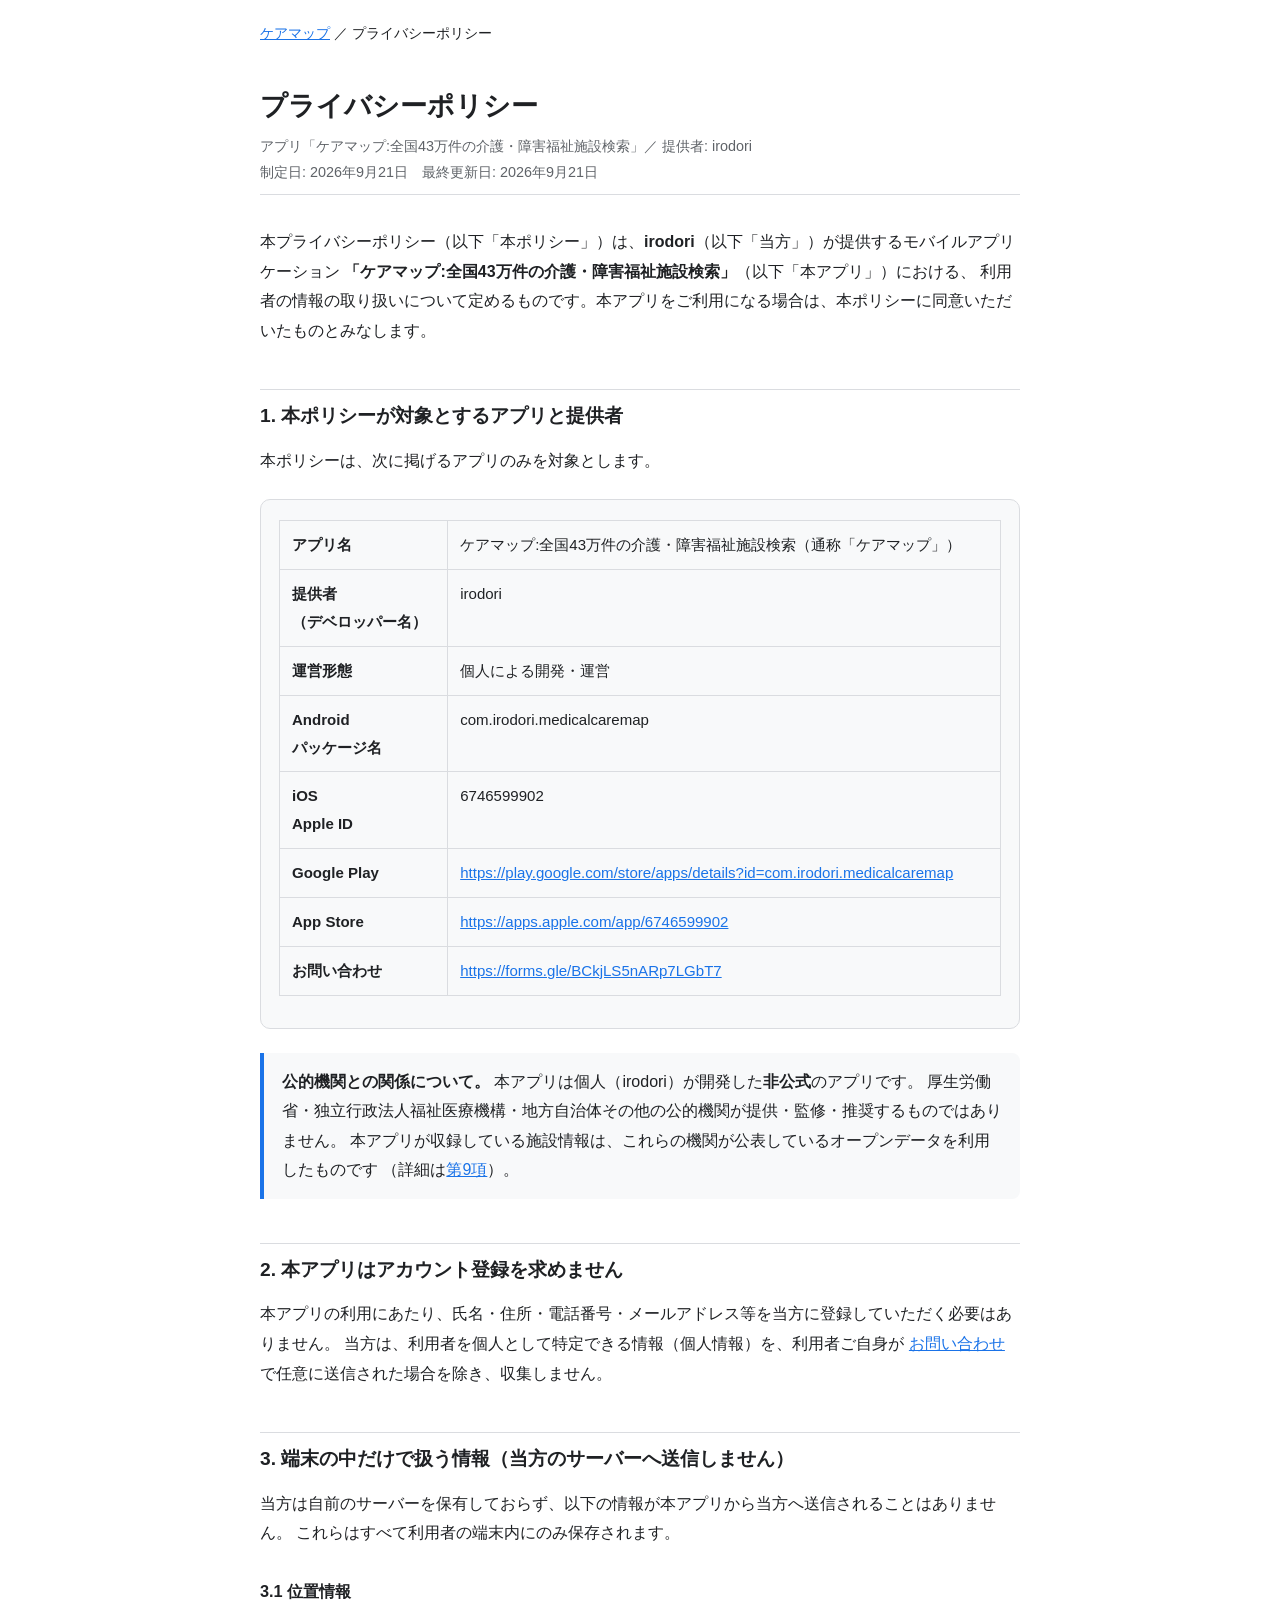
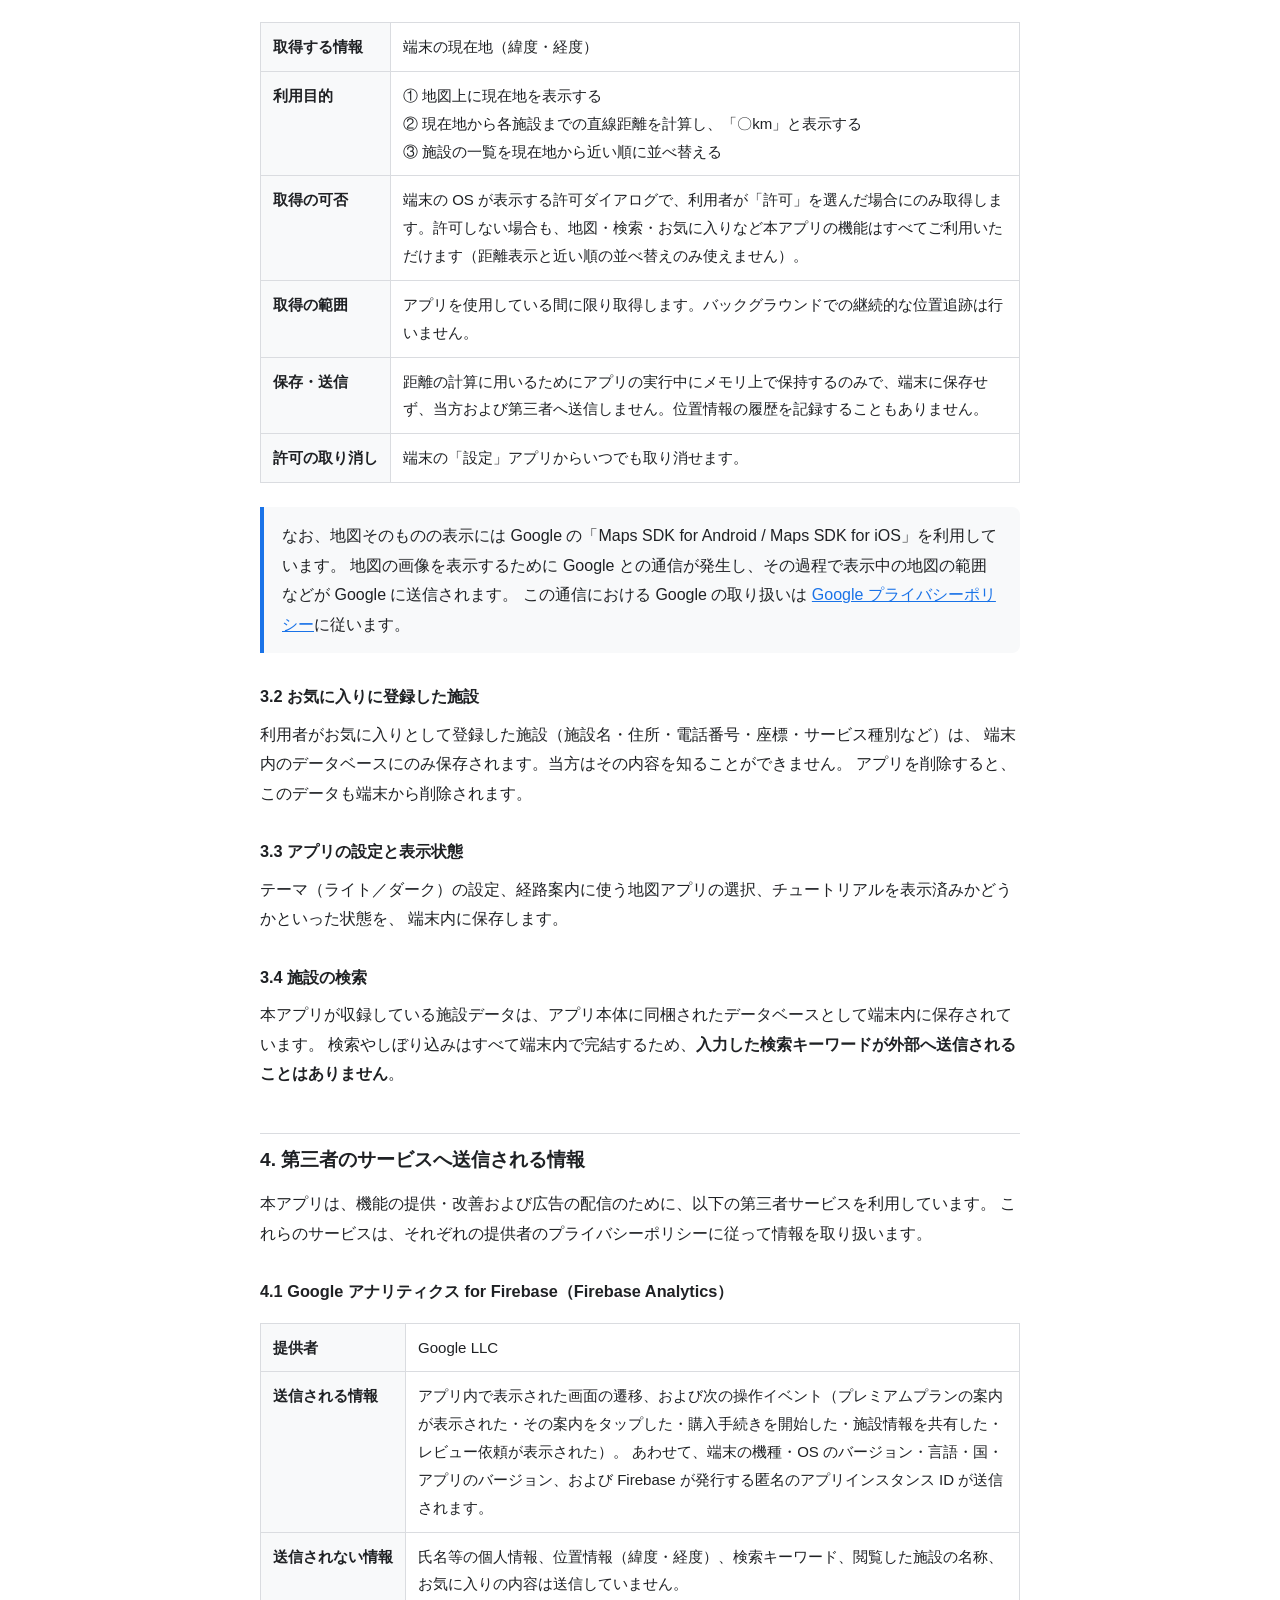
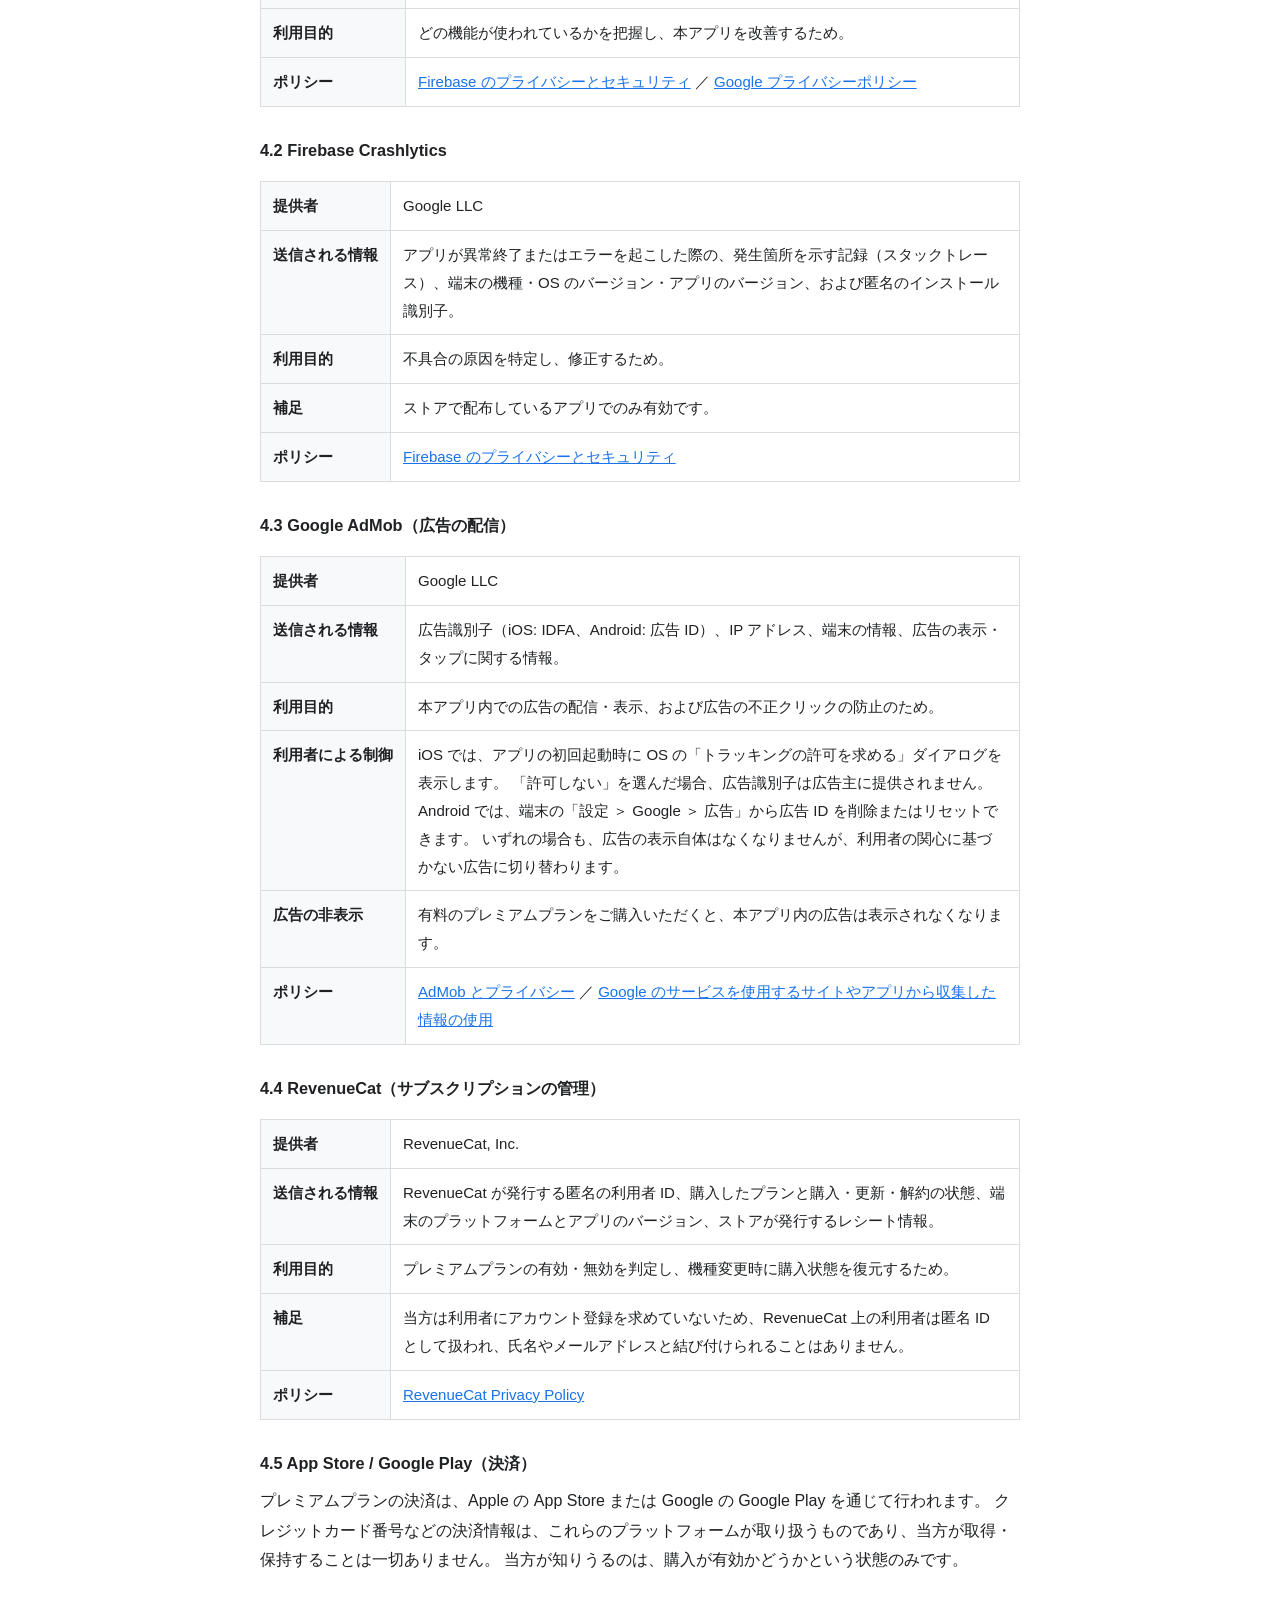
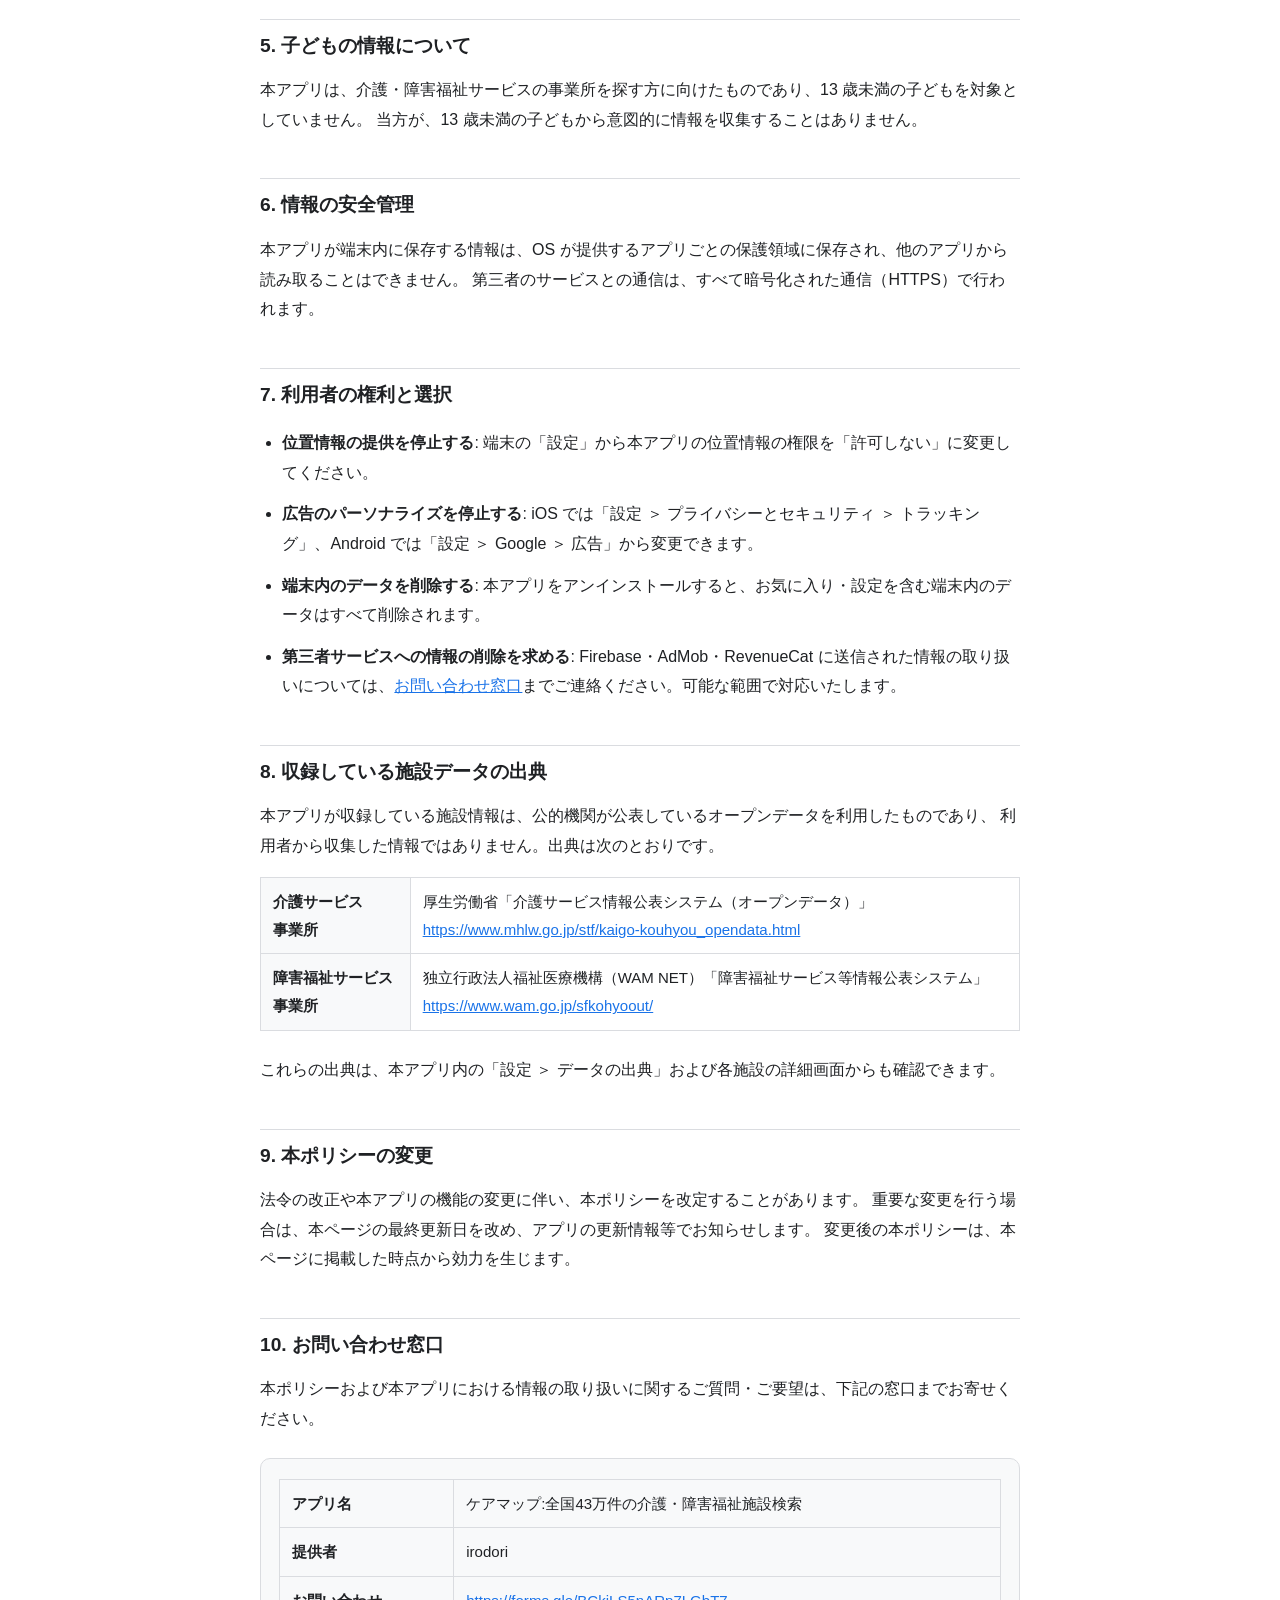
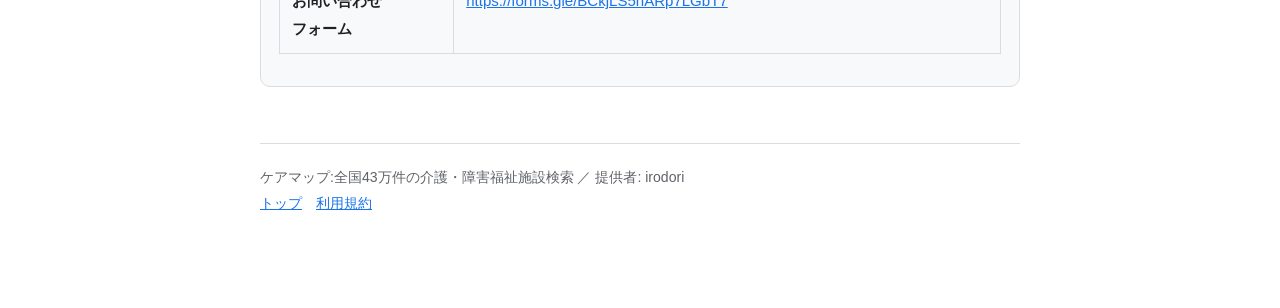
==== privacy.html @ 1b5a961c "docs: ケアマップのプライバシーポリシーと利用規約を公開" ====
<!DOCTYPE html>
<html lang="ja">
<head>
<meta charset="utf-8">
<meta name="viewport" content="width=device-width, initial-scale=1">
<title>プライバシーポリシー｜ケアマップ（提供者: irodori）</title>
<meta name="description" content="irodori が提供するアプリ「ケアマップ:全国43万件の介護・障害福祉施設検索」（com.irodori.medicalcaremap）のプライバシーポリシーです。">
<link rel="stylesheet" href="style.css">
</head>
<body>
<main>

<nav class="crumbs"><a href="./">ケアマップ</a> ／ プライバシーポリシー</nav>

<header>
  <h1>プライバシーポリシー</h1>
  <p class="meta">アプリ「ケアマップ:全国43万件の介護・障害福祉施設検索」／ 提供者: irodori</p>
  <p class="meta">制定日: 2026年9月21日　最終更新日: 2026年9月21日</p>
</header>

<p>
本プライバシーポリシー（以下「本ポリシー」）は、<strong>irodori</strong>（以下「当方」）が提供するモバイルアプリケーション
<strong>「ケアマップ:全国43万件の介護・障害福祉施設検索」</strong>（以下「本アプリ」）における、
利用者の情報の取り扱いについて定めるものです。本アプリをご利用になる場合は、本ポリシーに同意いただいたものとみなします。
</p>

<h2 id="identity">1. 本ポリシーが対象とするアプリと提供者</h2>

<p>本ポリシーは、次に掲げるアプリのみを対象とします。</p>

<div class="identity">
<table>
  <tr><th>アプリ名</th><td>ケアマップ:全国43万件の介護・障害福祉施設検索（通称「ケアマップ」）</td></tr>
  <tr><th>提供者<br>（デベロッパー名）</th><td>irodori</td></tr>
  <tr><th>運営形態</th><td>個人による開発・運営</td></tr>
  <tr><th>Android<br>パッケージ名</th><td>com.irodori.medicalcaremap</td></tr>
  <tr><th>iOS<br>Apple ID</th><td>6746599902</td></tr>
  <tr><th>Google Play</th><td><a href="https://play.google.com/store/apps/details?id=com.irodori.medicalcaremap">https://play.google.com/store/apps/details?id=com.irodori.medicalcaremap</a></td></tr>
  <tr><th>App Store</th><td><a href="https://apps.apple.com/app/6746599902">https://apps.apple.com/app/6746599902</a></td></tr>
  <tr><th>お問い合わせ</th><td><a href="https://forms.gle/BCkjLS5nARp7LGbT7">https://forms.gle/BCkjLS5nARp7LGbT7</a></td></tr>
</table>
</div>

<div class="note">
<p>
<strong>公的機関との関係について。</strong>
本アプリは個人（irodori）が開発した<strong>非公式</strong>のアプリです。
厚生労働省・独立行政法人福祉医療機構・地方自治体その他の公的機関が提供・監修・推奨するものではありません。
本アプリが収録している施設情報は、これらの機関が公表しているオープンデータを利用したものです
（詳細は<a href="#opendata">第9項</a>）。
</p>
</div>

<h2 id="no-account">2. 本アプリはアカウント登録を求めません</h2>

<p>
本アプリの利用にあたり、氏名・住所・電話番号・メールアドレス等を当方に登録していただく必要はありません。
当方は、利用者を個人として特定できる情報（個人情報）を、利用者ご自身が
<a href="#contact">お問い合わせ</a>で任意に送信された場合を除き、収集しません。
</p>

<h2 id="on-device">3. 端末の中だけで扱う情報（当方のサーバーへ送信しません）</h2>

<p>
当方は自前のサーバーを保有しておらず、以下の情報が本アプリから当方へ送信されることはありません。
これらはすべて利用者の端末内にのみ保存されます。
</p>

<h3>3.1 位置情報</h3>

<table>
  <tr><th>取得する情報</th><td>端末の現在地（緯度・経度）</td></tr>
  <tr><th>利用目的</th><td>
    ① 地図上に現在地を表示する<br>
    ② 現在地から各施設までの直線距離を計算し、「〇km」と表示する<br>
    ③ 施設の一覧を現在地から近い順に並べ替える
  </td></tr>
  <tr><th>取得の可否</th><td>端末の OS が表示する許可ダイアログで、利用者が「許可」を選んだ場合にのみ取得します。許可しない場合も、地図・検索・お気に入りなど本アプリの機能はすべてご利用いただけます（距離表示と近い順の並べ替えのみ使えません）。</td></tr>
  <tr><th>取得の範囲</th><td>アプリを使用している間に限り取得します。バックグラウンドでの継続的な位置追跡は行いません。</td></tr>
  <tr><th>保存・送信</th><td>距離の計算に用いるためにアプリの実行中にメモリ上で保持するのみで、端末に保存せず、当方および第三者へ送信しません。位置情報の履歴を記録することもありません。</td></tr>
  <tr><th>許可の取り消し</th><td>端末の「設定」アプリからいつでも取り消せます。</td></tr>
</table>

<div class="note">
<p>
なお、地図そのものの表示には Google の「Maps SDK for Android / Maps SDK for iOS」を利用しています。
地図の画像を表示するために Google との通信が発生し、その過程で表示中の地図の範囲などが Google に送信されます。
この通信における Google の取り扱いは
<a href="https://policies.google.com/privacy?hl=ja">Google プライバシーポリシー</a>に従います。
</p>
</div>

<h3>3.2 お気に入りに登録した施設</h3>

<p>
利用者がお気に入りとして登録した施設（施設名・住所・電話番号・座標・サービス種別など）は、
端末内のデータベースにのみ保存されます。当方はその内容を知ることができません。
アプリを削除すると、このデータも端末から削除されます。
</p>

<h3>3.3 アプリの設定と表示状態</h3>

<p>
テーマ（ライト／ダーク）の設定、経路案内に使う地図アプリの選択、チュートリアルを表示済みかどうかといった状態を、
端末内に保存します。
</p>

<h3>3.4 施設の検索</h3>

<p>
本アプリが収録している施設データは、アプリ本体に同梱されたデータベースとして端末内に保存されています。
検索やしぼり込みはすべて端末内で完結するため、<strong>入力した検索キーワードが外部へ送信されることはありません</strong>。
</p>

<h2 id="third-party">4. 第三者のサービスへ送信される情報</h2>

<p>
本アプリは、機能の提供・改善および広告の配信のために、以下の第三者サービスを利用しています。
これらのサービスは、それぞれの提供者のプライバシーポリシーに従って情報を取り扱います。
</p>

<h3>4.1 Google アナリティクス for Firebase（Firebase Analytics）</h3>

<table>
  <tr><th>提供者</th><td>Google LLC</td></tr>
  <tr><th>送信される情報</th><td>
    アプリ内で表示された画面の遷移、および次の操作イベント（プレミアムプランの案内が表示された・その案内をタップした・購入手続きを開始した・施設情報を共有した・レビュー依頼が表示された）。
    あわせて、端末の機種・OS のバージョン・言語・国・アプリのバージョン、および Firebase が発行する匿名のアプリインスタンス ID が送信されます。
  </td></tr>
  <tr><th>送信されない情報</th><td>氏名等の個人情報、位置情報（緯度・経度）、検索キーワード、閲覧した施設の名称、お気に入りの内容は送信していません。</td></tr>
  <tr><th>利用目的</th><td>どの機能が使われているかを把握し、本アプリを改善するため。</td></tr>
  <tr><th>ポリシー</th><td><a href="https://firebase.google.com/support/privacy?hl=ja">Firebase のプライバシーとセキュリティ</a> ／ <a href="https://policies.google.com/privacy?hl=ja">Google プライバシーポリシー</a></td></tr>
</table>

<h3>4.2 Firebase Crashlytics</h3>

<table>
  <tr><th>提供者</th><td>Google LLC</td></tr>
  <tr><th>送信される情報</th><td>アプリが異常終了またはエラーを起こした際の、発生箇所を示す記録（スタックトレース）、端末の機種・OS のバージョン・アプリのバージョン、および匿名のインストール識別子。</td></tr>
  <tr><th>利用目的</th><td>不具合の原因を特定し、修正するため。</td></tr>
  <tr><th>補足</th><td>ストアで配布しているアプリでのみ有効です。</td></tr>
  <tr><th>ポリシー</th><td><a href="https://firebase.google.com/support/privacy?hl=ja">Firebase のプライバシーとセキュリティ</a></td></tr>
</table>

<h3>4.3 Google AdMob（広告の配信）</h3>

<table>
  <tr><th>提供者</th><td>Google LLC</td></tr>
  <tr><th>送信される情報</th><td>広告識別子（iOS: IDFA、Android: 広告 ID）、IP アドレス、端末の情報、広告の表示・タップに関する情報。</td></tr>
  <tr><th>利用目的</th><td>本アプリ内での広告の配信・表示、および広告の不正クリックの防止のため。</td></tr>
  <tr><th>利用者による制御</th><td>
    iOS では、アプリの初回起動時に OS の「トラッキングの許可を求める」ダイアログを表示します。
    「許可しない」を選んだ場合、広告識別子は広告主に提供されません。
    Android では、端末の「設定 ＞ Google ＞ 広告」から広告 ID を削除またはリセットできます。
    いずれの場合も、広告の表示自体はなくなりませんが、利用者の関心に基づかない広告に切り替わります。
  </td></tr>
  <tr><th>広告の非表示</th><td>有料のプレミアムプランをご購入いただくと、本アプリ内の広告は表示されなくなります。</td></tr>
  <tr><th>ポリシー</th><td><a href="https://support.google.com/admob/answer/6128543?hl=ja">AdMob とプライバシー</a> ／ <a href="https://policies.google.com/technologies/partner-sites?hl=ja">Google のサービスを使用するサイトやアプリから収集した情報の使用</a></td></tr>
</table>

<h3>4.4 RevenueCat（サブスクリプションの管理）</h3>

<table>
  <tr><th>提供者</th><td>RevenueCat, Inc.</td></tr>
  <tr><th>送信される情報</th><td>RevenueCat が発行する匿名の利用者 ID、購入したプランと購入・更新・解約の状態、端末のプラットフォームとアプリのバージョン、ストアが発行するレシート情報。</td></tr>
  <tr><th>利用目的</th><td>プレミアムプランの有効・無効を判定し、機種変更時に購入状態を復元するため。</td></tr>
  <tr><th>補足</th><td>当方は利用者にアカウント登録を求めていないため、RevenueCat 上の利用者は匿名 ID として扱われ、氏名やメールアドレスと結び付けられることはありません。</td></tr>
  <tr><th>ポリシー</th><td><a href="https://www.revenuecat.com/privacy/">RevenueCat Privacy Policy</a></td></tr>
</table>

<h3>4.5 App Store / Google Play（決済）</h3>

<p>
プレミアムプランの決済は、Apple の App Store または Google の Google Play を通じて行われます。
クレジットカード番号などの決済情報は、これらのプラットフォームが取り扱うものであり、当方が取得・保持することは一切ありません。
当方が知りうるのは、購入が有効かどうかという状態のみです。
</p>

<h2 id="children">5. 子どもの情報について</h2>

<p>
本アプリは、介護・障害福祉サービスの事業所を探す方に向けたものであり、13 歳未満の子どもを対象としていません。
当方が、13 歳未満の子どもから意図的に情報を収集することはありません。
</p>

<h2 id="security">6. 情報の安全管理</h2>

<p>
本アプリが端末内に保存する情報は、OS が提供するアプリごとの保護領域に保存され、他のアプリから読み取ることはできません。
第三者のサービスとの通信は、すべて暗号化された通信（HTTPS）で行われます。
</p>

<h2 id="rights">7. 利用者の権利と選択</h2>

<ul>
  <li><strong>位置情報の提供を停止する</strong>: 端末の「設定」から本アプリの位置情報の権限を「許可しない」に変更してください。</li>
  <li><strong>広告のパーソナライズを停止する</strong>: iOS では「設定 ＞ プライバシーとセキュリティ ＞ トラッキング」、Android では「設定 ＞ Google ＞ 広告」から変更できます。</li>
  <li><strong>端末内のデータを削除する</strong>: 本アプリをアンインストールすると、お気に入り・設定を含む端末内のデータはすべて削除されます。</li>
  <li><strong>第三者サービスへの情報の削除を求める</strong>: Firebase・AdMob・RevenueCat に送信された情報の取り扱いについては、<a href="#contact">お問い合わせ窓口</a>までご連絡ください。可能な範囲で対応いたします。</li>
</ul>

<h2 id="opendata">8. 収録している施設データの出典</h2>

<p>
本アプリが収録している施設情報は、公的機関が公表しているオープンデータを利用したものであり、
利用者から収集した情報ではありません。出典は次のとおりです。
</p>

<table>
  <tr><th>介護サービス<br>事業所</th><td>厚生労働省「介護サービス情報公表システム（オープンデータ）」<br><a href="https://www.mhlw.go.jp/stf/kaigo-kouhyou_opendata.html">https://www.mhlw.go.jp/stf/kaigo-kouhyou_opendata.html</a></td></tr>
  <tr><th>障害福祉サービス<br>事業所</th><td>独立行政法人福祉医療機構（WAM NET）「障害福祉サービス等情報公表システム」<br><a href="https://www.wam.go.jp/sfkohyoout/">https://www.wam.go.jp/sfkohyoout/</a></td></tr>
</table>

<p>
これらの出典は、本アプリ内の「設定 ＞ データの出典」および各施設の詳細画面からも確認できます。
</p>

<h2 id="changes">9. 本ポリシーの変更</h2>

<p>
法令の改正や本アプリの機能の変更に伴い、本ポリシーを改定することがあります。
重要な変更を行う場合は、本ページの最終更新日を改め、アプリの更新情報等でお知らせします。
変更後の本ポリシーは、本ページに掲載した時点から効力を生じます。
</p>

<h2 id="contact">10. お問い合わせ窓口</h2>

<p>
本ポリシーおよび本アプリにおける情報の取り扱いに関するご質問・ご要望は、下記の窓口までお寄せください。
</p>

<div class="identity">
<table>
  <tr><th>アプリ名</th><td>ケアマップ:全国43万件の介護・障害福祉施設検索</td></tr>
  <tr><th>提供者</th><td>irodori</td></tr>
  <tr><th>お問い合わせ<br>フォーム</th><td><a href="https://forms.gle/BCkjLS5nARp7LGbT7">https://forms.gle/BCkjLS5nARp7LGbT7</a></td></tr>
</table>
</div>

<footer>
  <p>
    ケアマップ:全国43万件の介護・障害福祉施設検索 ／ 提供者: irodori<br>
    <a href="./">トップ</a>　<a href="terms.html">利用規約</a>
  </p>
</footer>

</main>
</body>
</html>
---- style.css ----
/* ケアマップ 法務ページ共通スタイル */
:root {
  --bg: #ffffff;
  --fg: #1f2124;
  --muted: #5f6368;
  --accent: #1a73e8;
  --border: #dadce0;
  --card: #f8f9fa;
}

@media (prefers-color-scheme: dark) {
  :root {
    --bg: #17181a;
    --fg: #e8eaed;
    --muted: #9aa0a6;
    --accent: #8ab4f8;
    --border: #3c4043;
    --card: #212225;
  }
}

* { box-sizing: border-box; }

body {
  margin: 0;
  padding: 0 20px 80px;
  background: var(--bg);
  color: var(--fg);
  font-family: -apple-system, BlinkMacSystemFont, "Hiragino Sans",
    "Noto Sans JP", "Yu Gothic", sans-serif;
  line-height: 1.85;
  font-size: 16px;
  -webkit-text-size-adjust: 100%;
}

main {
  max-width: 760px;
  margin: 0 auto;
}

header {
  padding: 40px 0 8px;
  border-bottom: 1px solid var(--border);
  margin-bottom: 32px;
}

h1 {
  font-size: 1.7rem;
  line-height: 1.4;
  margin: 0 0 8px;
}

h2 {
  font-size: 1.2rem;
  margin: 44px 0 12px;
  padding-top: 8px;
  border-top: 1px solid var(--border);
}

h3 {
  font-size: 1.02rem;
  margin: 28px 0 8px;
}

p, li { margin: 0 0 12px; }

ul, ol { padding-left: 1.4em; }

a {
  color: var(--accent);
  overflow-wrap: anywhere;
}

.meta {
  color: var(--muted);
  font-size: 0.9rem;
  margin: 0;
}

.identity {
  background: var(--card);
  border: 1px solid var(--border);
  border-radius: 10px;
  padding: 4px 18px 8px;
  margin: 24px 0;
}

table {
  width: 100%;
  border-collapse: collapse;
  margin: 16px 0 24px;
  font-size: 0.94rem;
}

th, td {
  border: 1px solid var(--border);
  padding: 10px 12px;
  text-align: left;
  vertical-align: top;
}

th {
  background: var(--card);
  white-space: nowrap;
  font-weight: 600;
}

.note {
  background: var(--card);
  border-left: 4px solid var(--accent);
  border-radius: 0 8px 8px 0;
  padding: 14px 18px;
  margin: 20px 0;
}

.note p:last-child { margin-bottom: 0; }

footer {
  margin-top: 56px;
  padding-top: 20px;
  border-top: 1px solid var(--border);
  color: var(--muted);
  font-size: 0.88rem;
}

nav.crumbs {
  padding: 20px 0 0;
  font-size: 0.9rem;
}
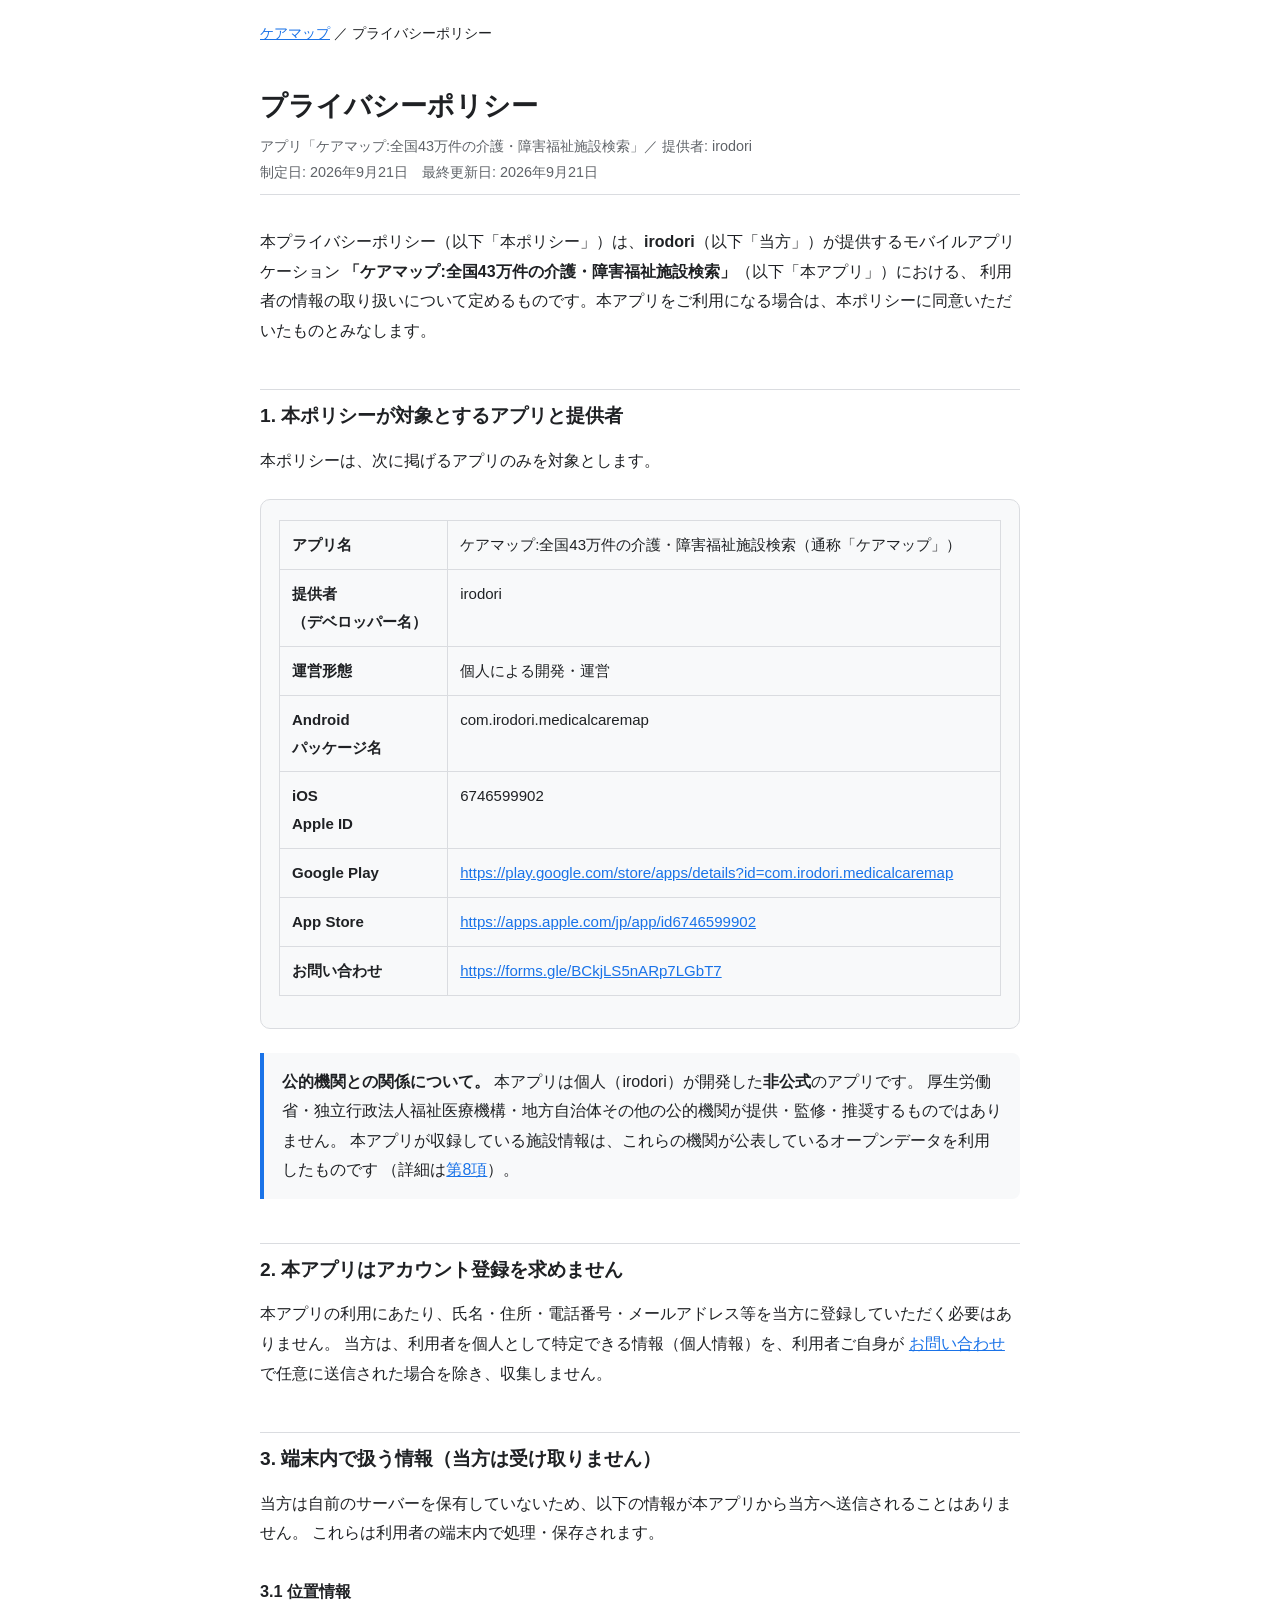
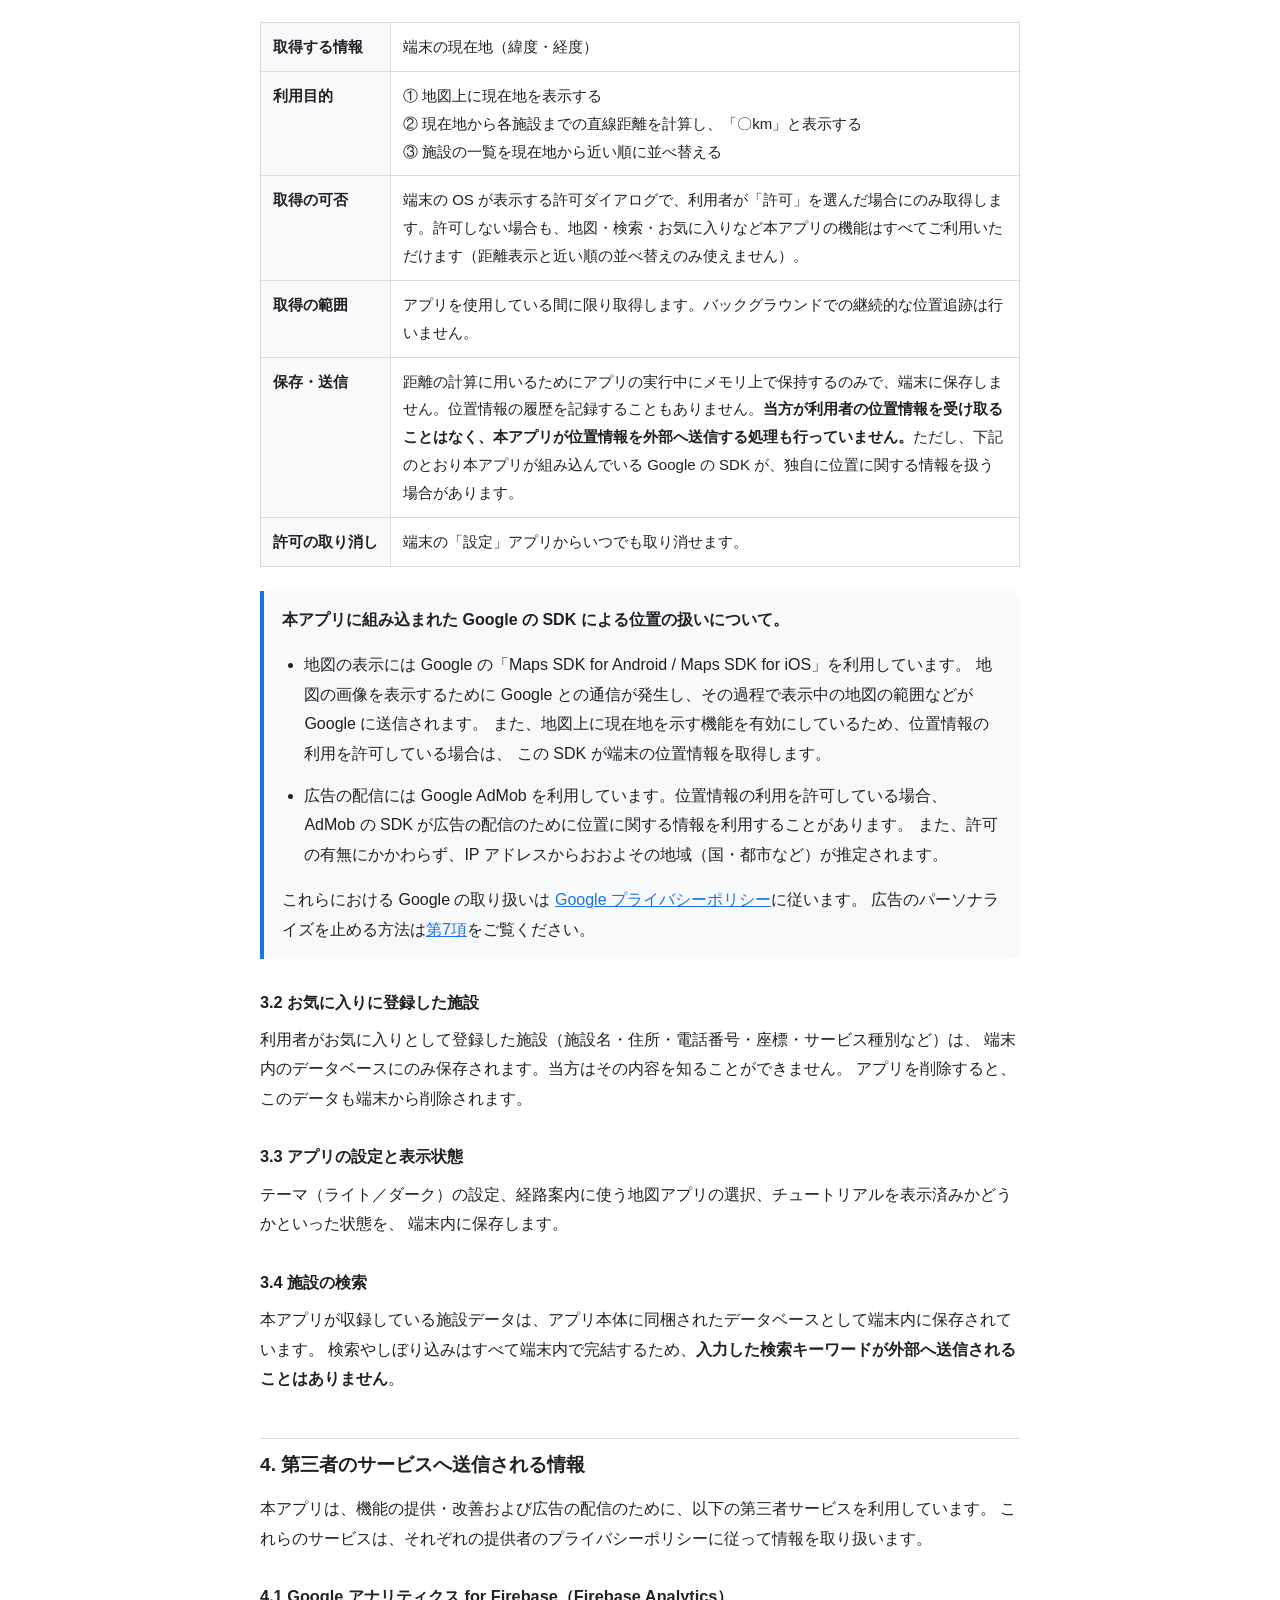
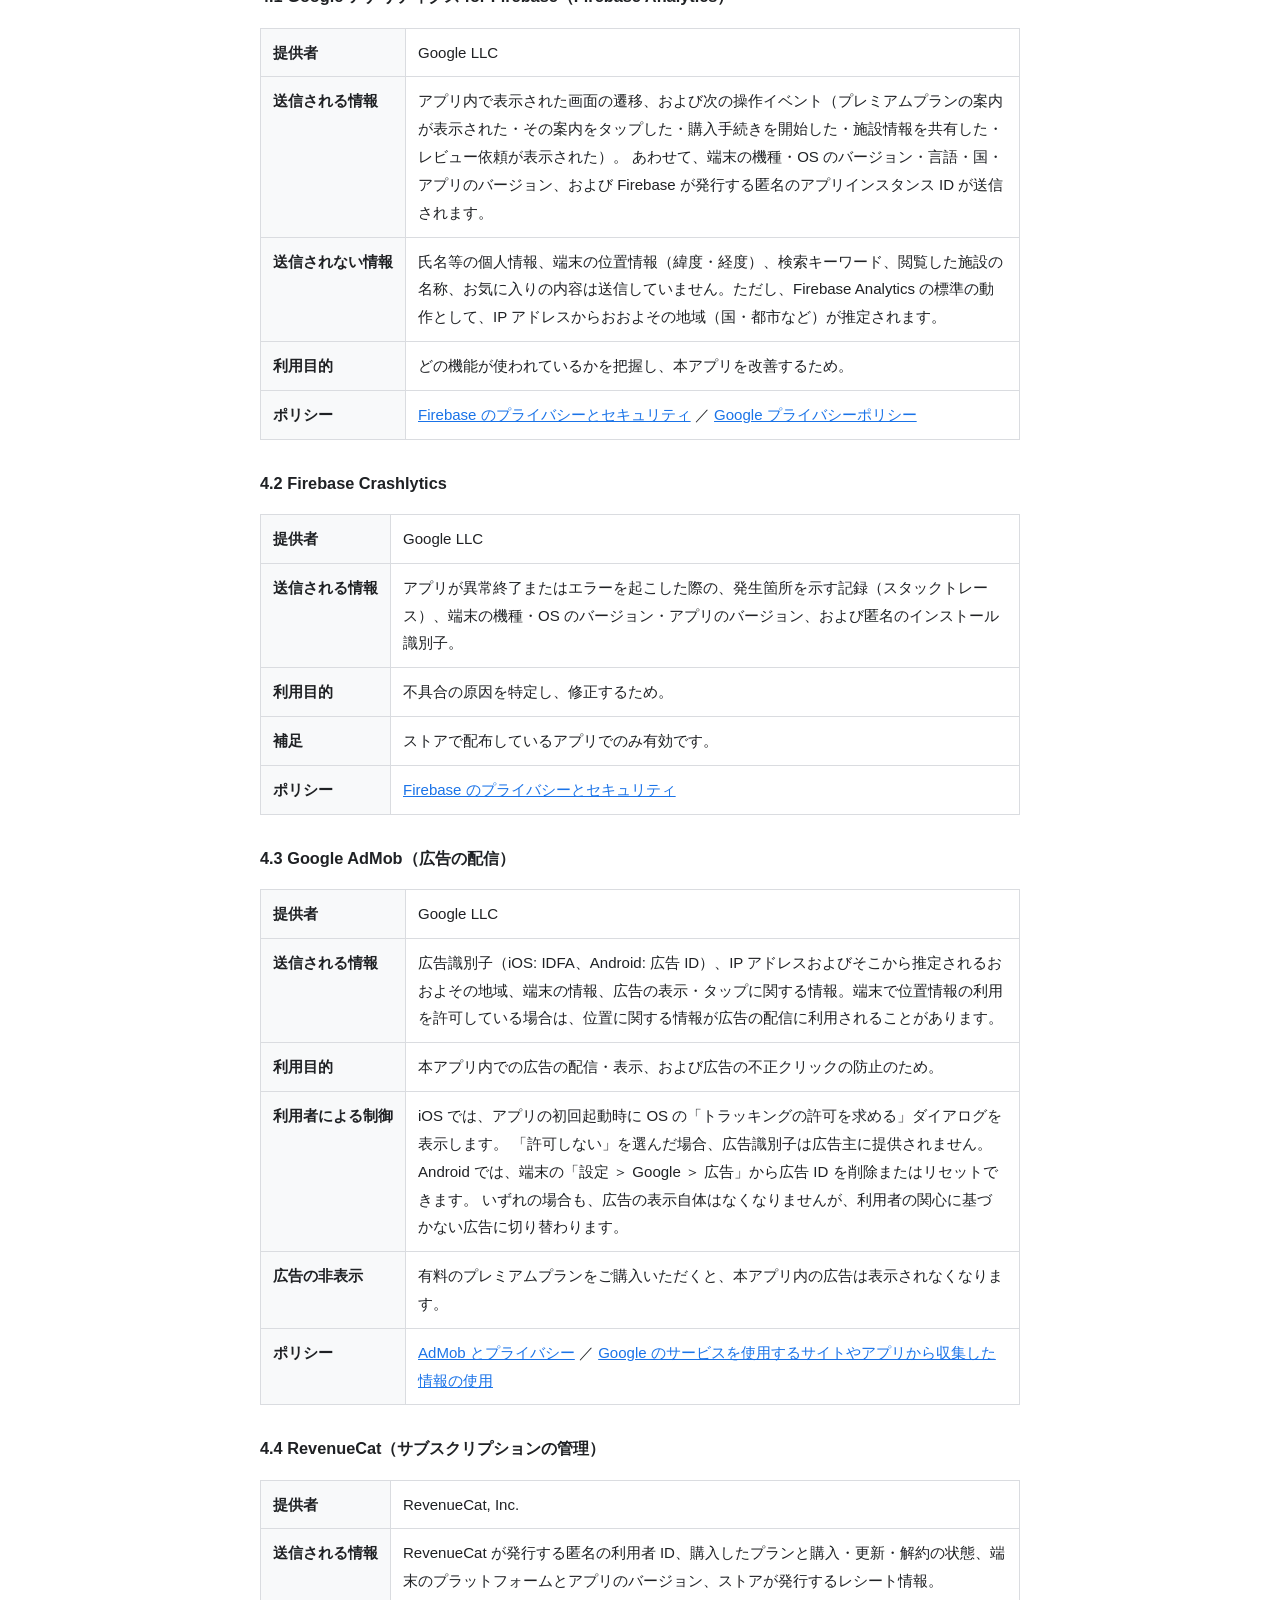
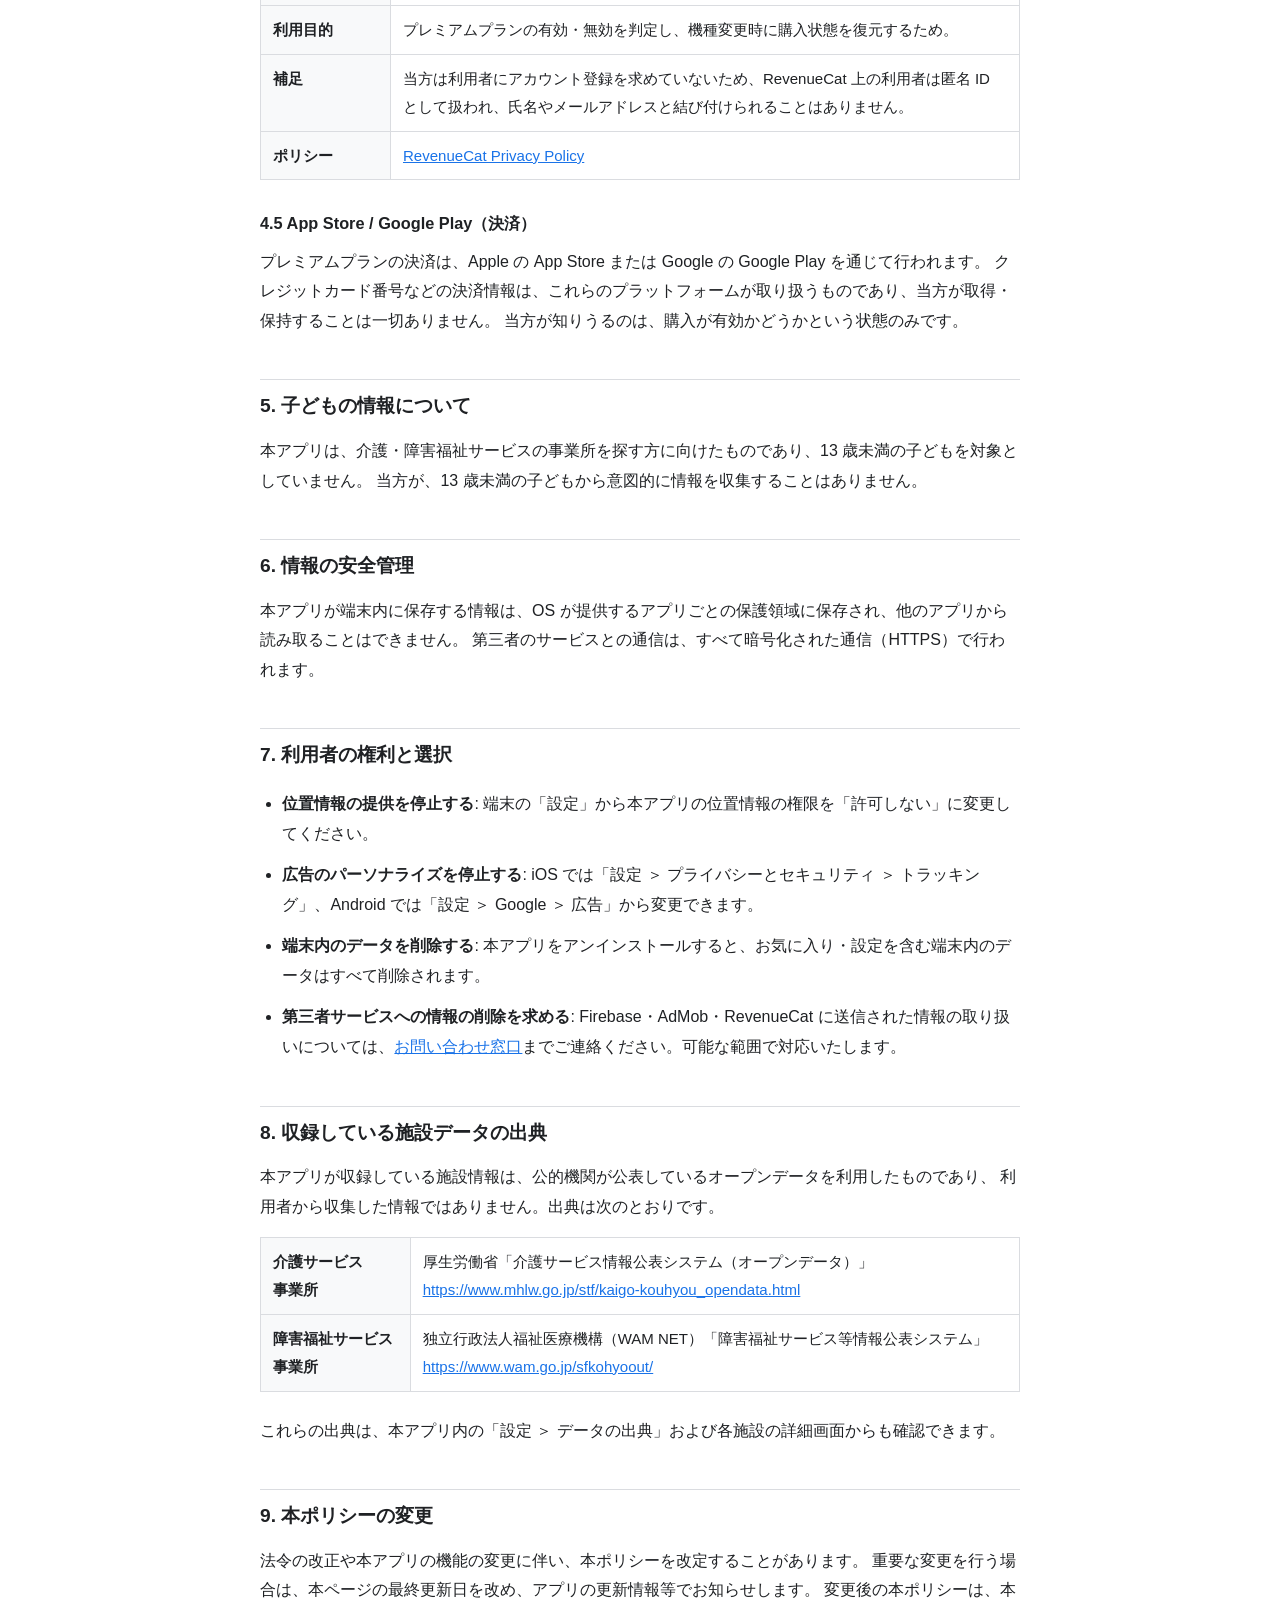
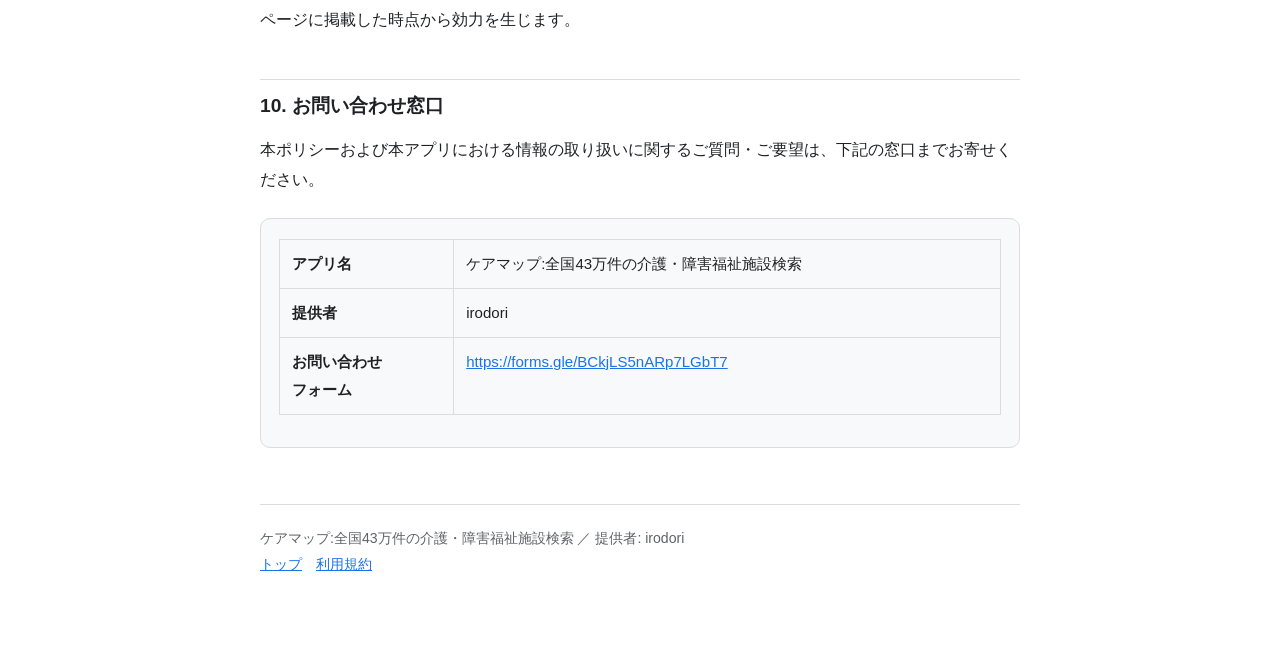
==== commit 8e822f15: "docs: 法務ページを更新（2026-09-21）" ====
--- a/privacy.html
+++ b/privacy.html
@@ -36,7 +36,7 @@
   <tr><th>Android<br>パッケージ名</th><td>com.irodori.medicalcaremap</td></tr>
   <tr><th>iOS<br>Apple ID</th><td>6746599902</td></tr>
   <tr><th>Google Play</th><td><a href="https://play.google.com/store/apps/details?id=com.irodori.medicalcaremap">https://play.google.com/store/apps/details?id=com.irodori.medicalcaremap</a></td></tr>
-  <tr><th>App Store</th><td><a href="https://apps.apple.com/app/6746599902">https://apps.apple.com/app/6746599902</a></td></tr>
+  <tr><th>App Store</th><td><a href="https://apps.apple.com/jp/app/id6746599902">https://apps.apple.com/jp/app/id6746599902</a></td></tr>
   <tr><th>お問い合わせ</th><td><a href="https://forms.gle/BCkjLS5nARp7LGbT7">https://forms.gle/BCkjLS5nARp7LGbT7</a></td></tr>
 </table>
 </div>
@@ -47,7 +47,7 @@
 本アプリは個人（irodori）が開発した<strong>非公式</strong>のアプリです。
 厚生労働省・独立行政法人福祉医療機構・地方自治体その他の公的機関が提供・監修・推奨するものではありません。
 本アプリが収録している施設情報は、これらの機関が公表しているオープンデータを利用したものです
-（詳細は<a href="#opendata">第9項</a>）。
+（詳細は<a href="#opendata">第8項</a>）。
 </p>
 </div>
 
@@ -59,11 +59,11 @@
 <a href="#contact">お問い合わせ</a>で任意に送信された場合を除き、収集しません。
 </p>
 
-<h2 id="on-device">3. 端末の中だけで扱う情報（当方のサーバーへ送信しません）</h2>
-
-<p>
-当方は自前のサーバーを保有しておらず、以下の情報が本アプリから当方へ送信されることはありません。
-これらはすべて利用者の端末内にのみ保存されます。
+<h2 id="on-device">3. 端末内で扱う情報（当方は受け取りません）</h2>
+
+<p>
+当方は自前のサーバーを保有していないため、以下の情報が本アプリから当方へ送信されることはありません。
+これらは利用者の端末内で処理・保存されます。
 </p>
 
 <h3>3.1 位置情報</h3>
@@ -77,16 +77,27 @@
   </td></tr>
   <tr><th>取得の可否</th><td>端末の OS が表示する許可ダイアログで、利用者が「許可」を選んだ場合にのみ取得します。許可しない場合も、地図・検索・お気に入りなど本アプリの機能はすべてご利用いただけます（距離表示と近い順の並べ替えのみ使えません）。</td></tr>
   <tr><th>取得の範囲</th><td>アプリを使用している間に限り取得します。バックグラウンドでの継続的な位置追跡は行いません。</td></tr>
-  <tr><th>保存・送信</th><td>距離の計算に用いるためにアプリの実行中にメモリ上で保持するのみで、端末に保存せず、当方および第三者へ送信しません。位置情報の履歴を記録することもありません。</td></tr>
+  <tr><th>保存・送信</th><td>距離の計算に用いるためにアプリの実行中にメモリ上で保持するのみで、端末に保存しません。位置情報の履歴を記録することもありません。<strong>当方が利用者の位置情報を受け取ることはなく、本アプリが位置情報を外部へ送信する処理も行っていません。</strong>ただし、下記のとおり本アプリが組み込んでいる Google の SDK が、独自に位置に関する情報を扱う場合があります。</td></tr>
   <tr><th>許可の取り消し</th><td>端末の「設定」アプリからいつでも取り消せます。</td></tr>
 </table>
 
 <div class="note">
 <p>
-なお、地図そのものの表示には Google の「Maps SDK for Android / Maps SDK for iOS」を利用しています。
-地図の画像を表示するために Google との通信が発生し、その過程で表示中の地図の範囲などが Google に送信されます。
-この通信における Google の取り扱いは
+<strong>本アプリに組み込まれた Google の SDK による位置の扱いについて。</strong>
+</p>
+<ul>
+  <li>地図の表示には Google の「Maps SDK for Android / Maps SDK for iOS」を利用しています。
+    地図の画像を表示するために Google との通信が発生し、その過程で表示中の地図の範囲などが Google に送信されます。
+    また、地図上に現在地を示す機能を有効にしているため、位置情報の利用を許可している場合は、
+    この SDK が端末の位置情報を取得します。</li>
+  <li>広告の配信には Google AdMob を利用しています。位置情報の利用を許可している場合、
+    AdMob の SDK が広告の配信のために位置に関する情報を利用することがあります。
+    また、許可の有無にかかわらず、IP アドレスからおおよその地域（国・都市など）が推定されます。</li>
+</ul>
+<p>
+これらにおける Google の取り扱いは
 <a href="https://policies.google.com/privacy?hl=ja">Google プライバシーポリシー</a>に従います。
+広告のパーソナライズを止める方法は<a href="#rights">第7項</a>をご覧ください。
 </p>
 </div>
 
@@ -127,7 +138,7 @@
     アプリ内で表示された画面の遷移、および次の操作イベント（プレミアムプランの案内が表示された・その案内をタップした・購入手続きを開始した・施設情報を共有した・レビュー依頼が表示された）。
     あわせて、端末の機種・OS のバージョン・言語・国・アプリのバージョン、および Firebase が発行する匿名のアプリインスタンス ID が送信されます。
   </td></tr>
-  <tr><th>送信されない情報</th><td>氏名等の個人情報、位置情報（緯度・経度）、検索キーワード、閲覧した施設の名称、お気に入りの内容は送信していません。</td></tr>
+  <tr><th>送信されない情報</th><td>氏名等の個人情報、端末の位置情報（緯度・経度）、検索キーワード、閲覧した施設の名称、お気に入りの内容は送信していません。ただし、Firebase Analytics の標準の動作として、IP アドレスからおおよその地域（国・都市など）が推定されます。</td></tr>
   <tr><th>利用目的</th><td>どの機能が使われているかを把握し、本アプリを改善するため。</td></tr>
   <tr><th>ポリシー</th><td><a href="https://firebase.google.com/support/privacy?hl=ja">Firebase のプライバシーとセキュリティ</a> ／ <a href="https://policies.google.com/privacy?hl=ja">Google プライバシーポリシー</a></td></tr>
 </table>
@@ -146,7 +157,7 @@
 
 <table>
   <tr><th>提供者</th><td>Google LLC</td></tr>
-  <tr><th>送信される情報</th><td>広告識別子（iOS: IDFA、Android: 広告 ID）、IP アドレス、端末の情報、広告の表示・タップに関する情報。</td></tr>
+  <tr><th>送信される情報</th><td>広告識別子（iOS: IDFA、Android: 広告 ID）、IP アドレスおよびそこから推定されるおおよその地域、端末の情報、広告の表示・タップに関する情報。端末で位置情報の利用を許可している場合は、位置に関する情報が広告の配信に利用されることがあります。</td></tr>
   <tr><th>利用目的</th><td>本アプリ内での広告の配信・表示、および広告の不正クリックの防止のため。</td></tr>
   <tr><th>利用者による制御</th><td>
     iOS では、アプリの初回起動時に OS の「トラッキングの許可を求める」ダイアログを表示します。
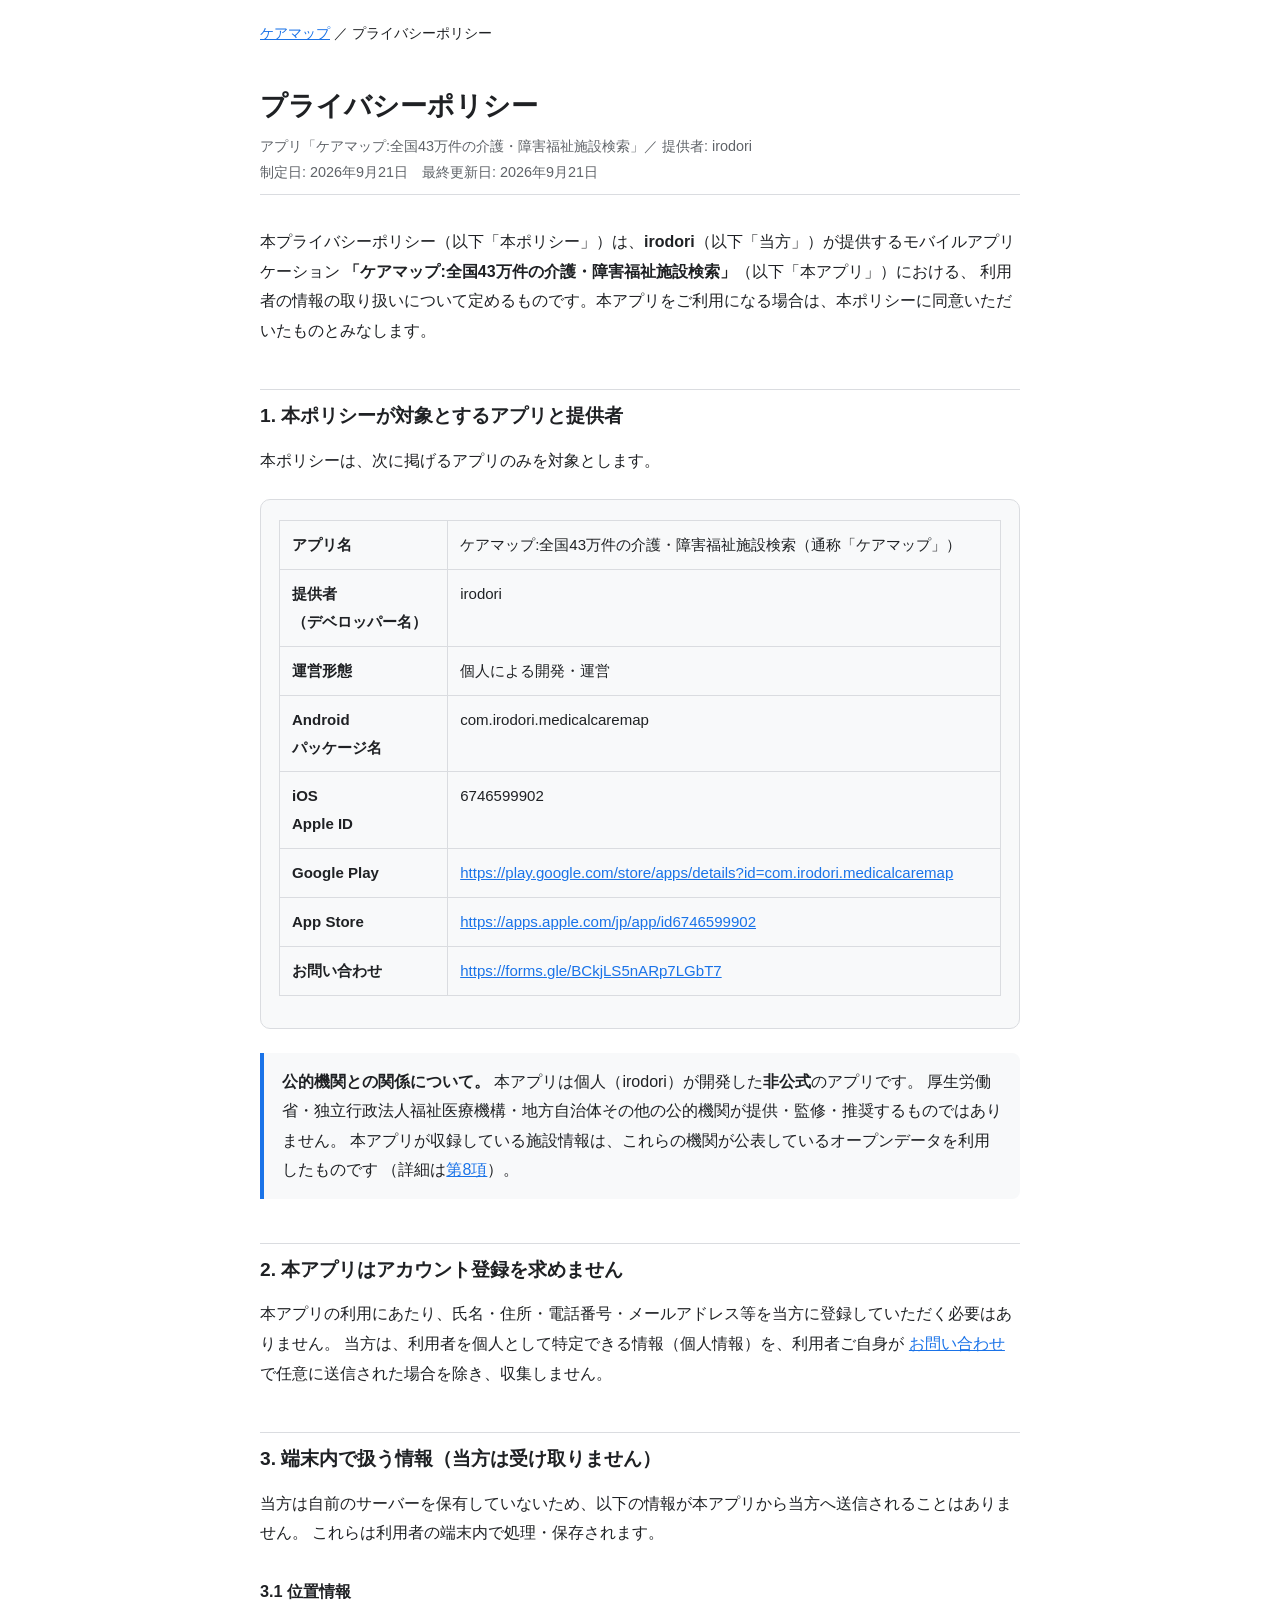
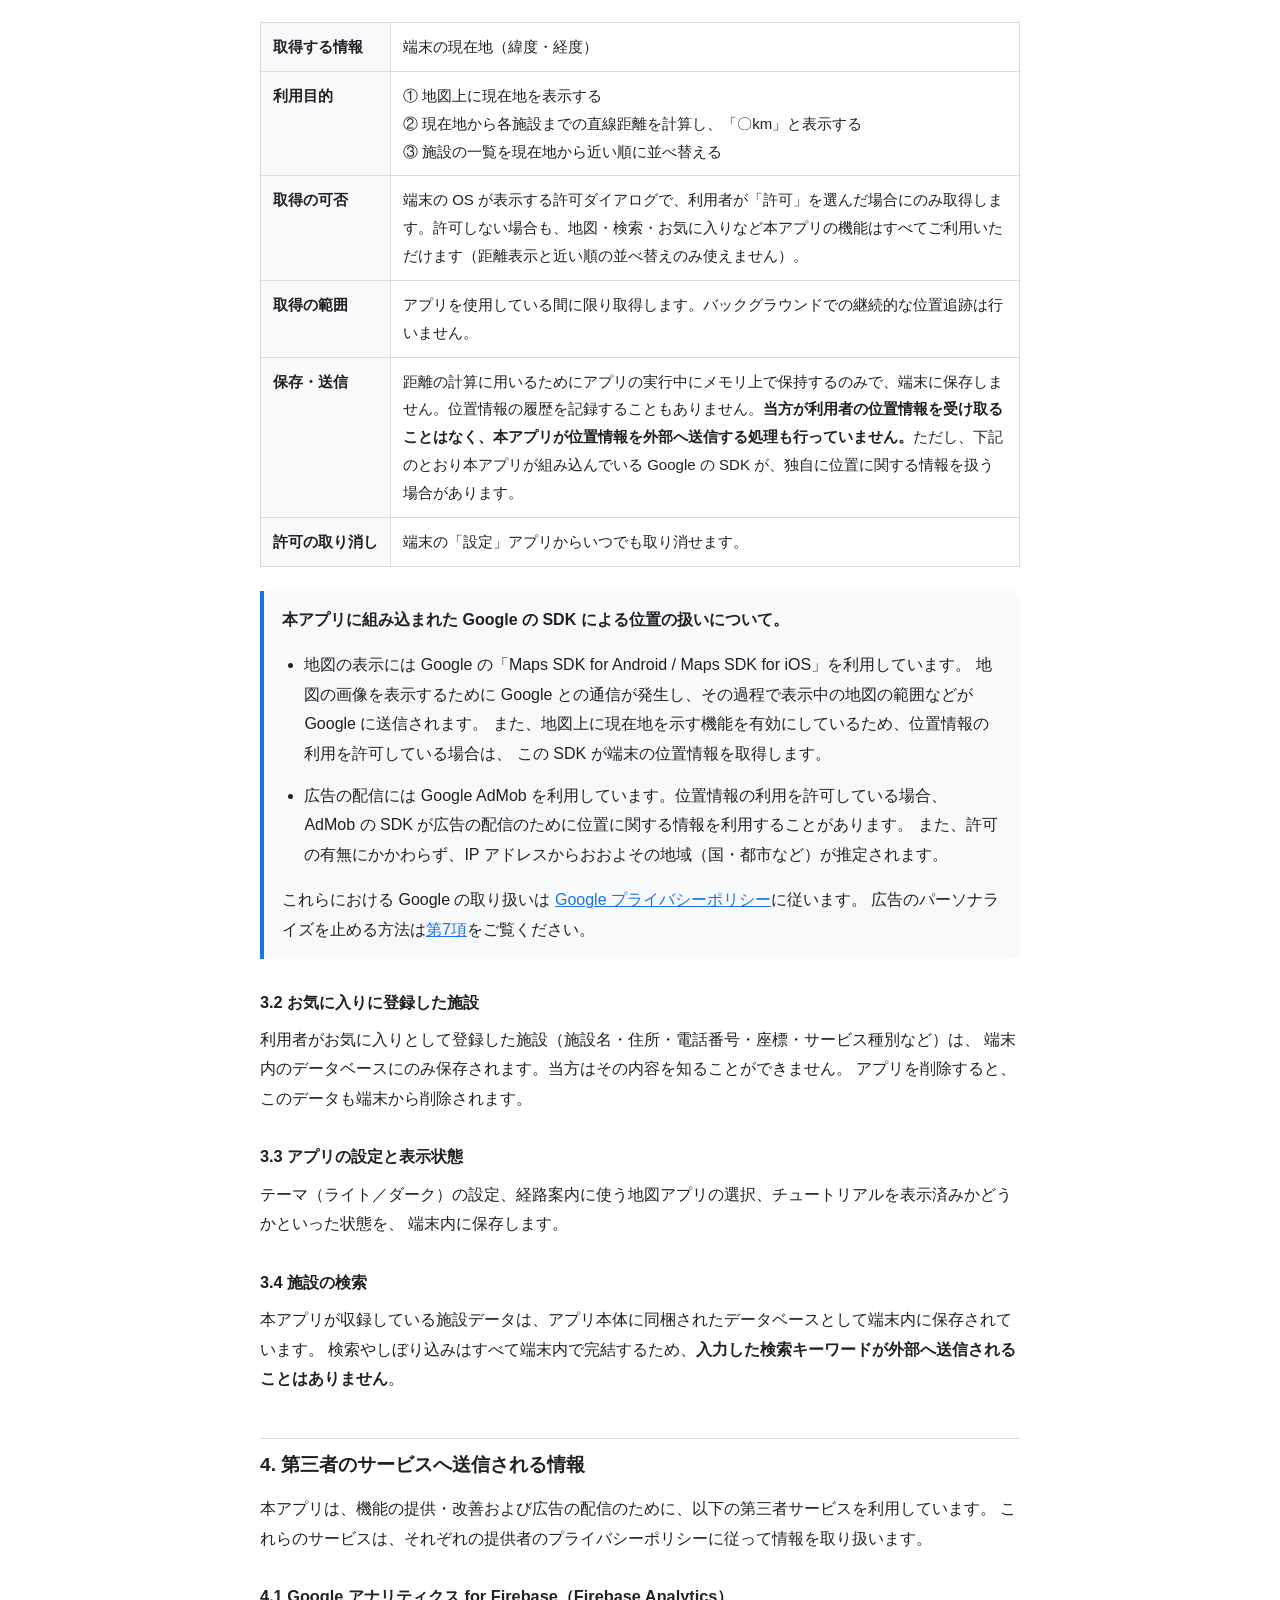
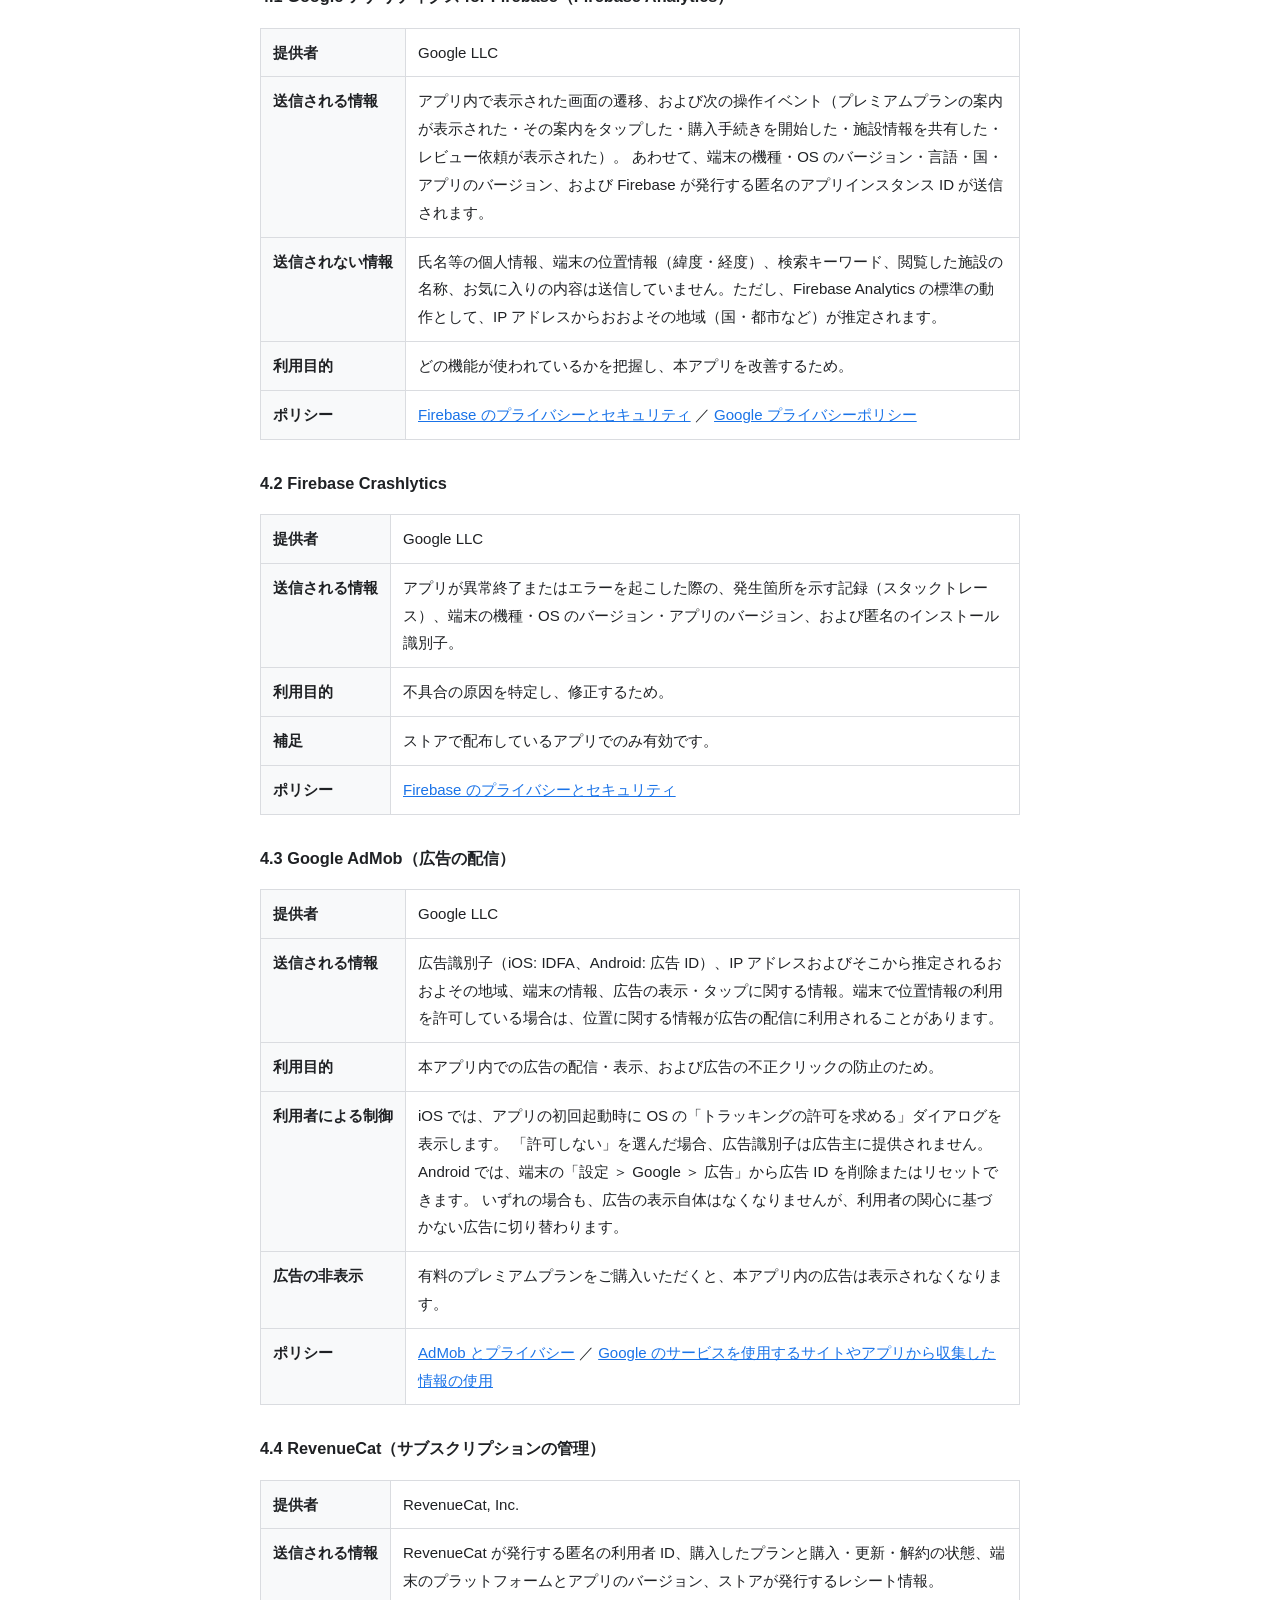
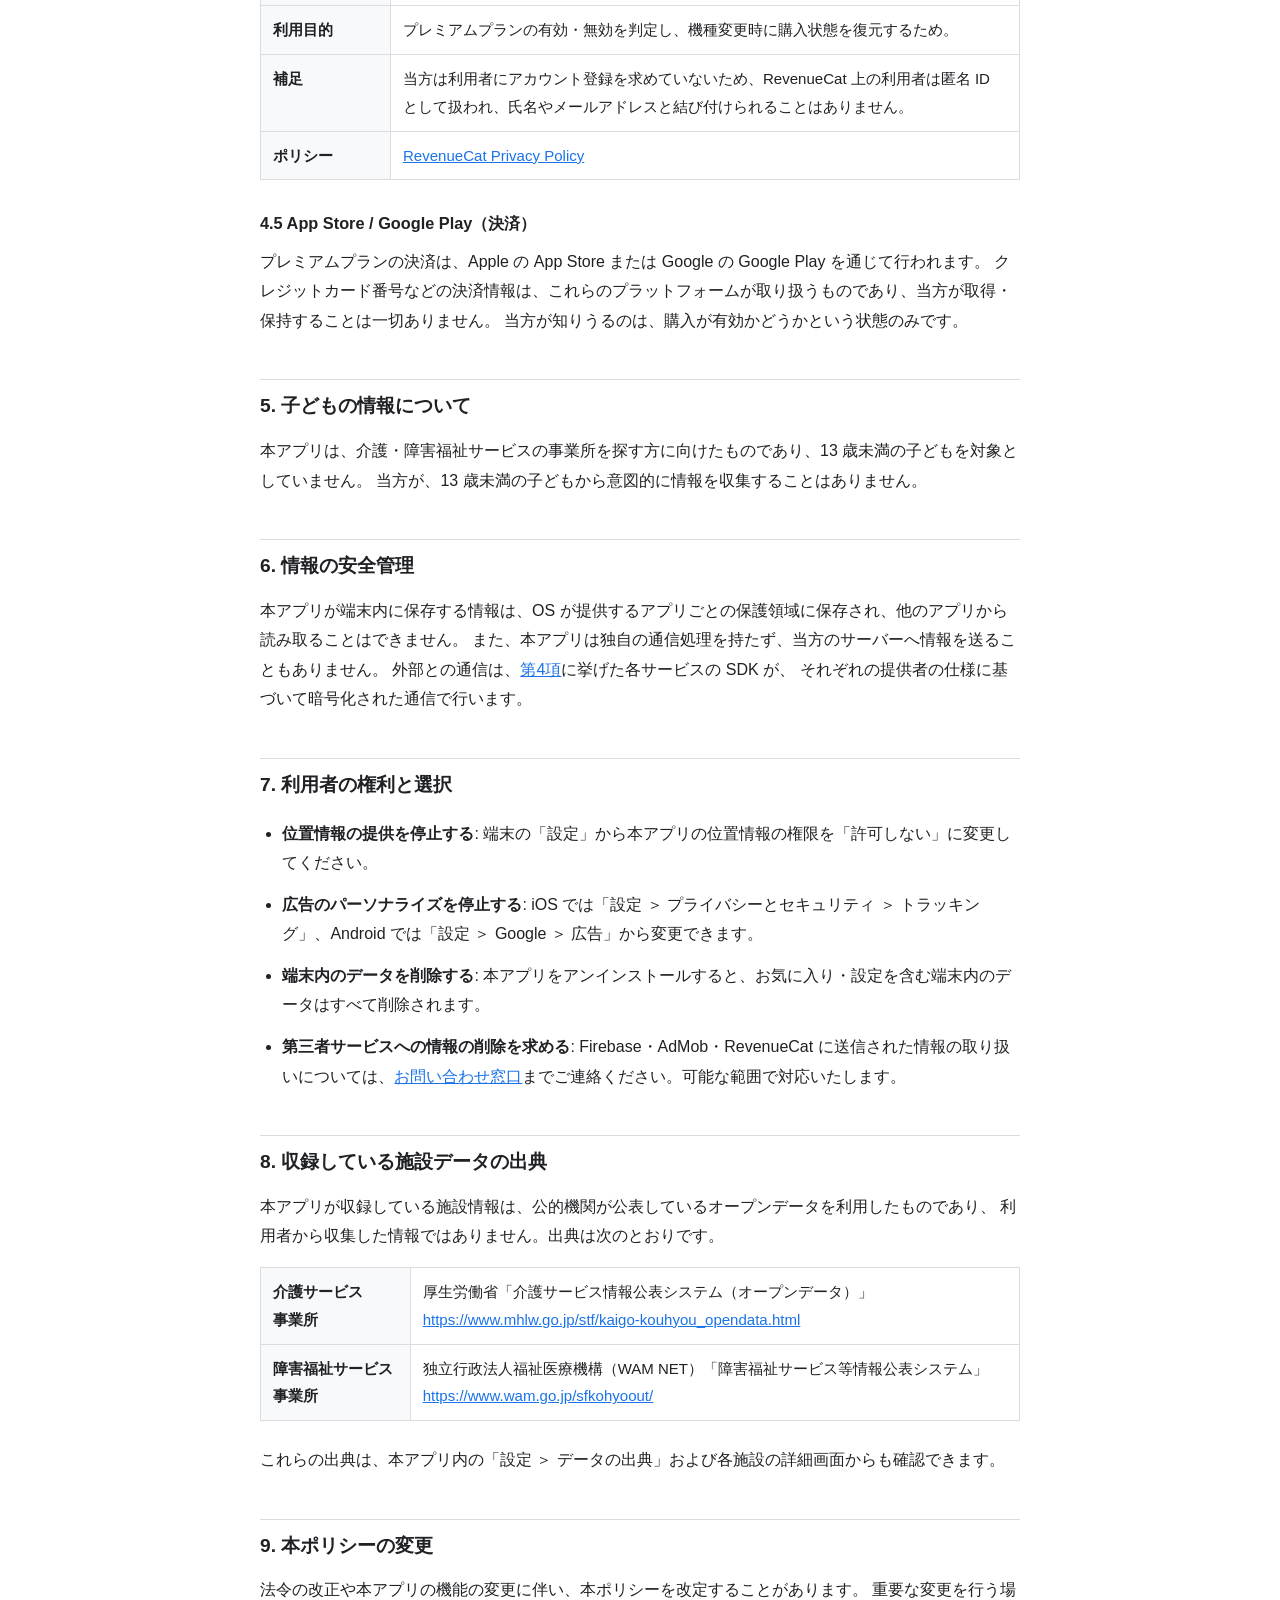
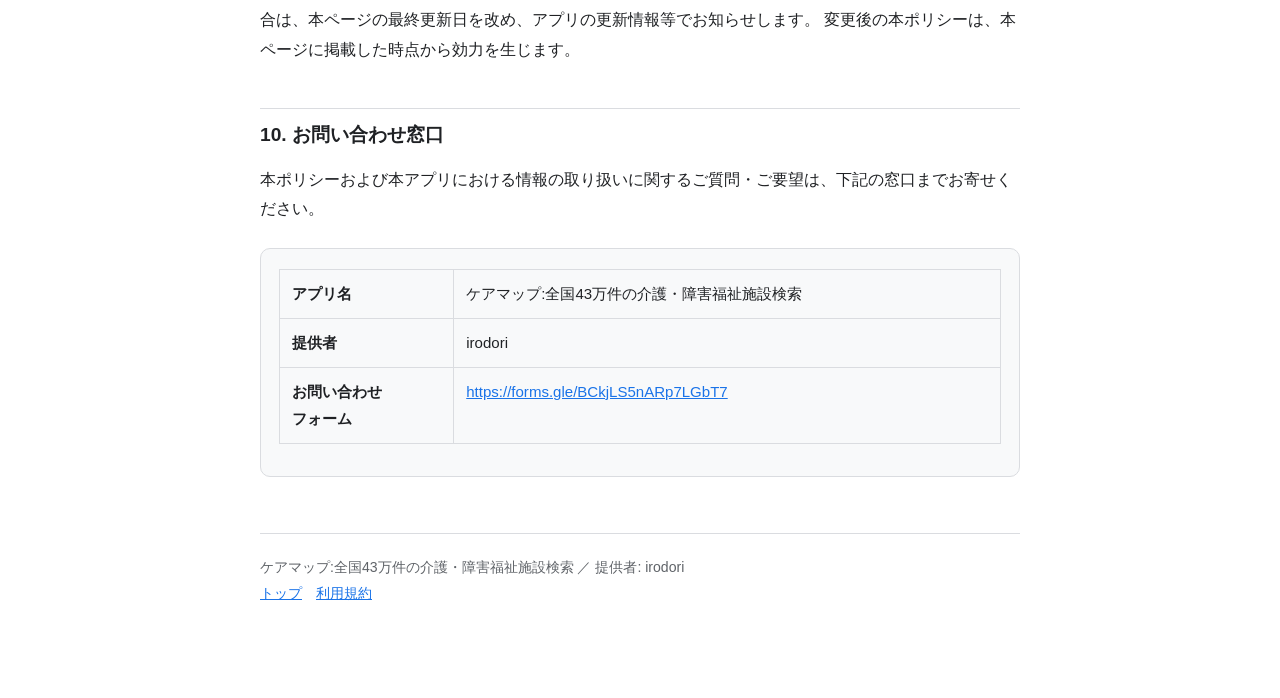
==== commit fbcc85e9: "docs: 法務ページを更新（2026-09-21）" ====
--- a/privacy.html
+++ b/privacy.html
@@ -198,7 +198,9 @@
 
 <p>
 本アプリが端末内に保存する情報は、OS が提供するアプリごとの保護領域に保存され、他のアプリから読み取ることはできません。
-第三者のサービスとの通信は、すべて暗号化された通信（HTTPS）で行われます。
+また、本アプリは独自の通信処理を持たず、当方のサーバーへ情報を送ることもありません。
+外部との通信は、<a href="#third-party">第4項</a>に挙げた各サービスの SDK が、
+それぞれの提供者の仕様に基づいて暗号化された通信で行います。
 </p>
 
 <h2 id="rights">7. 利用者の権利と選択</h2>
--- a/style.css
+++ b/style.css
@@ -99,6 +99,8 @@
   vertical-align: top;
 }
 
+td { overflow-wrap: anywhere; }
+
 th {
   background: var(--card);
   white-space: nowrap;
@@ -113,7 +115,7 @@
   margin: 20px 0;
 }
 
-.note p:last-child { margin-bottom: 0; }
+.note > *:last-child { margin-bottom: 0; }
 
 footer {
   margin-top: 56px;
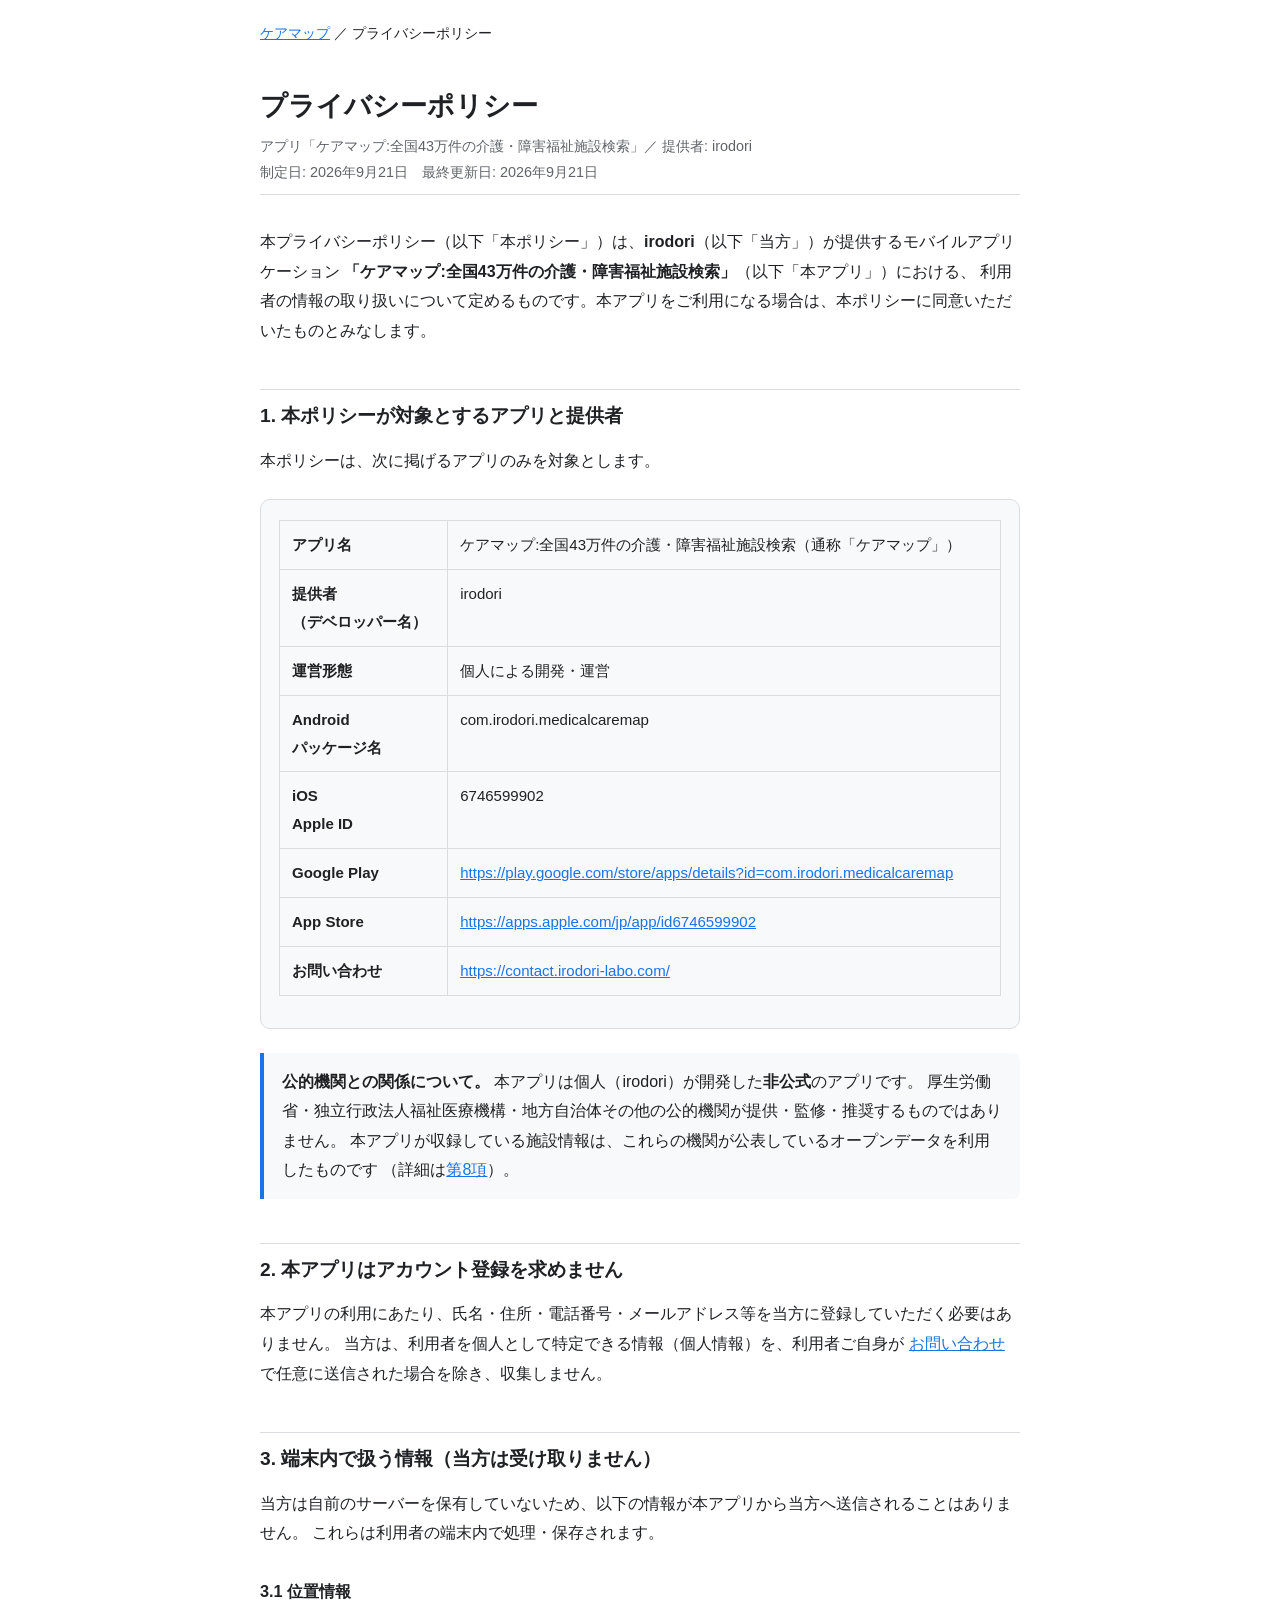
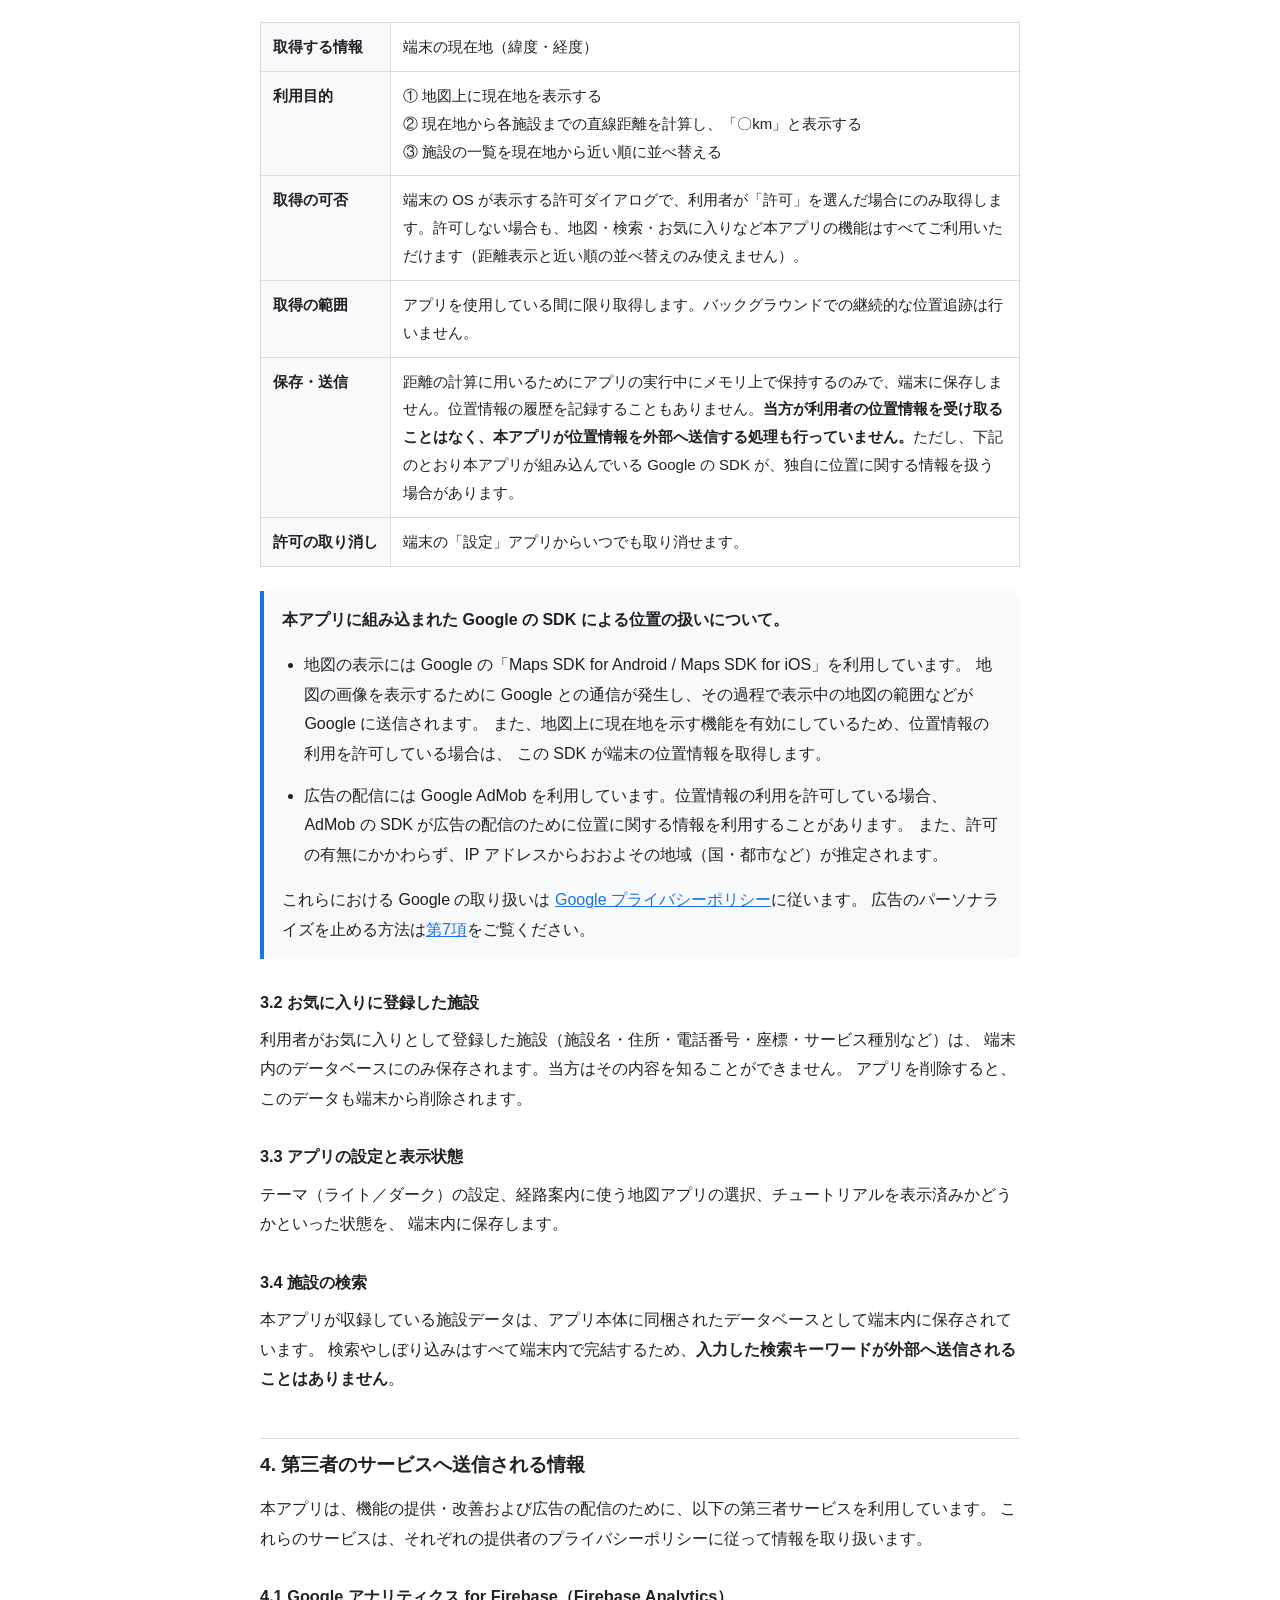
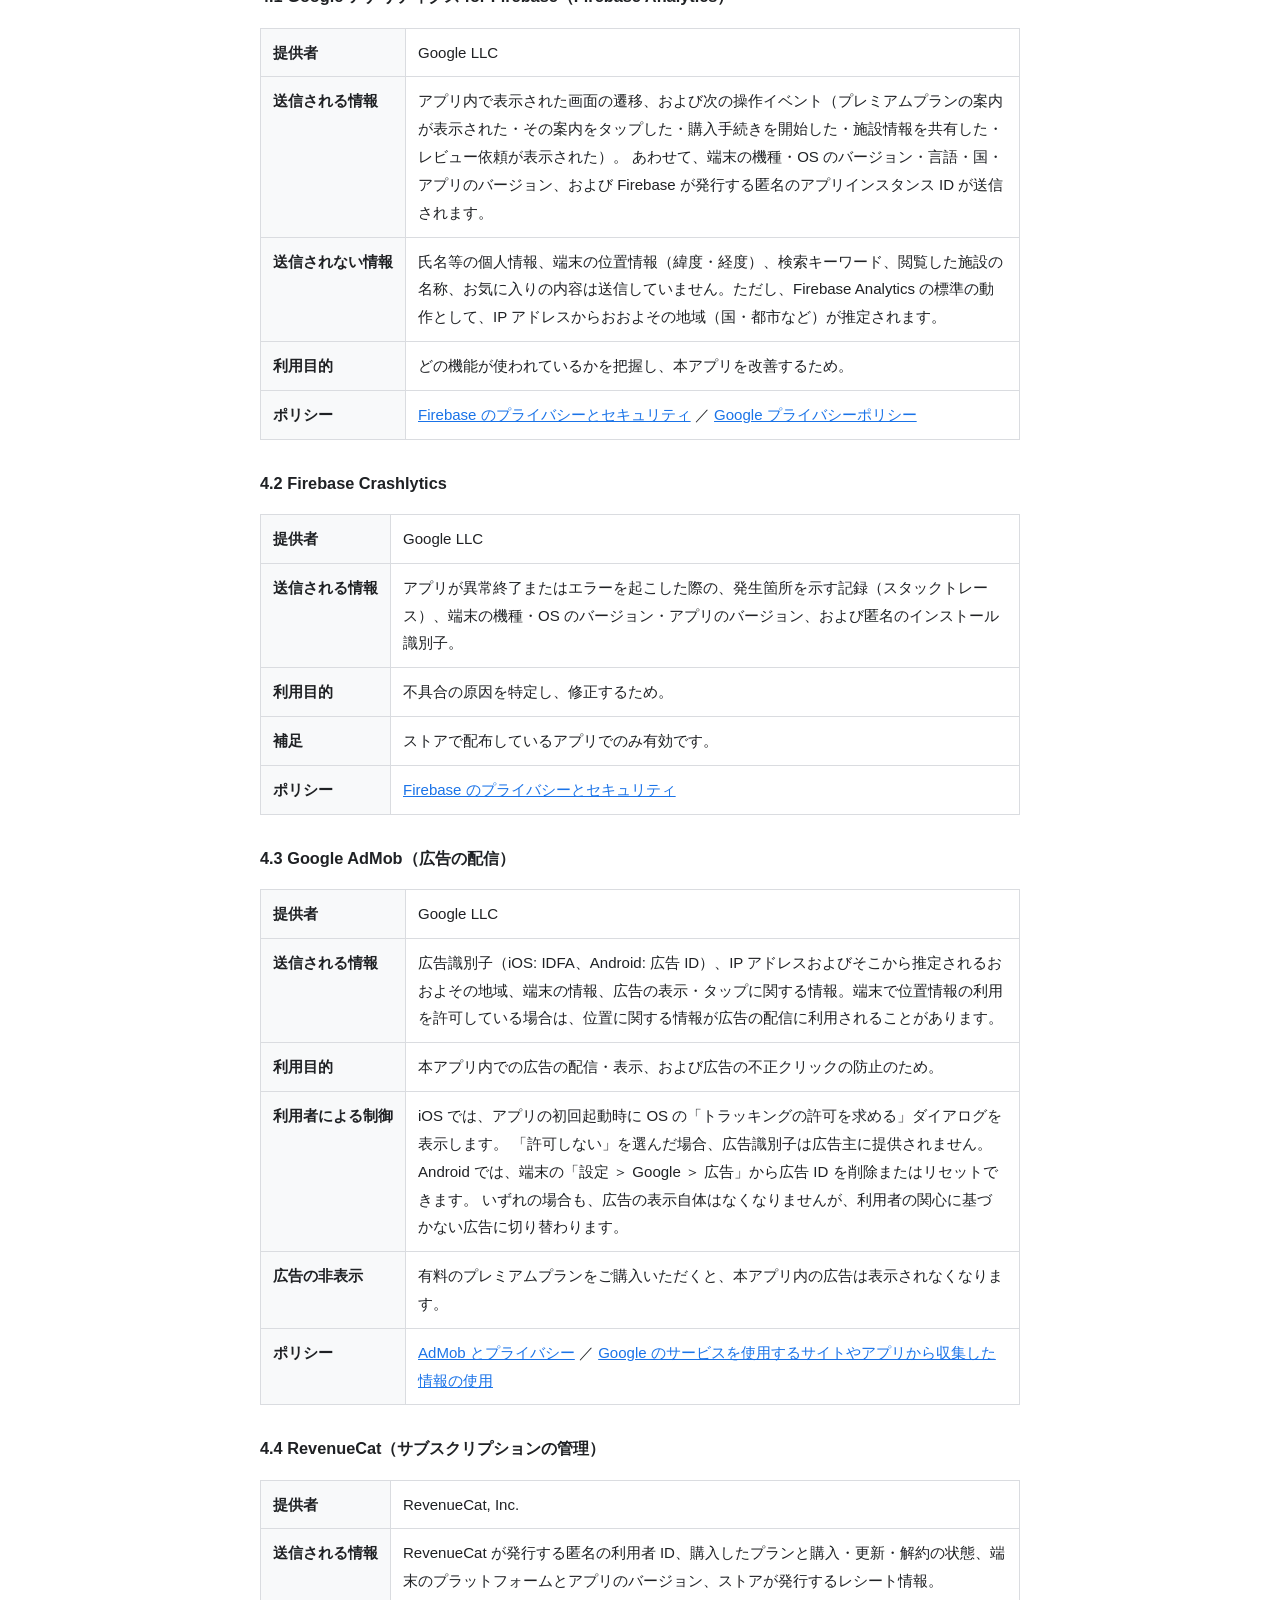
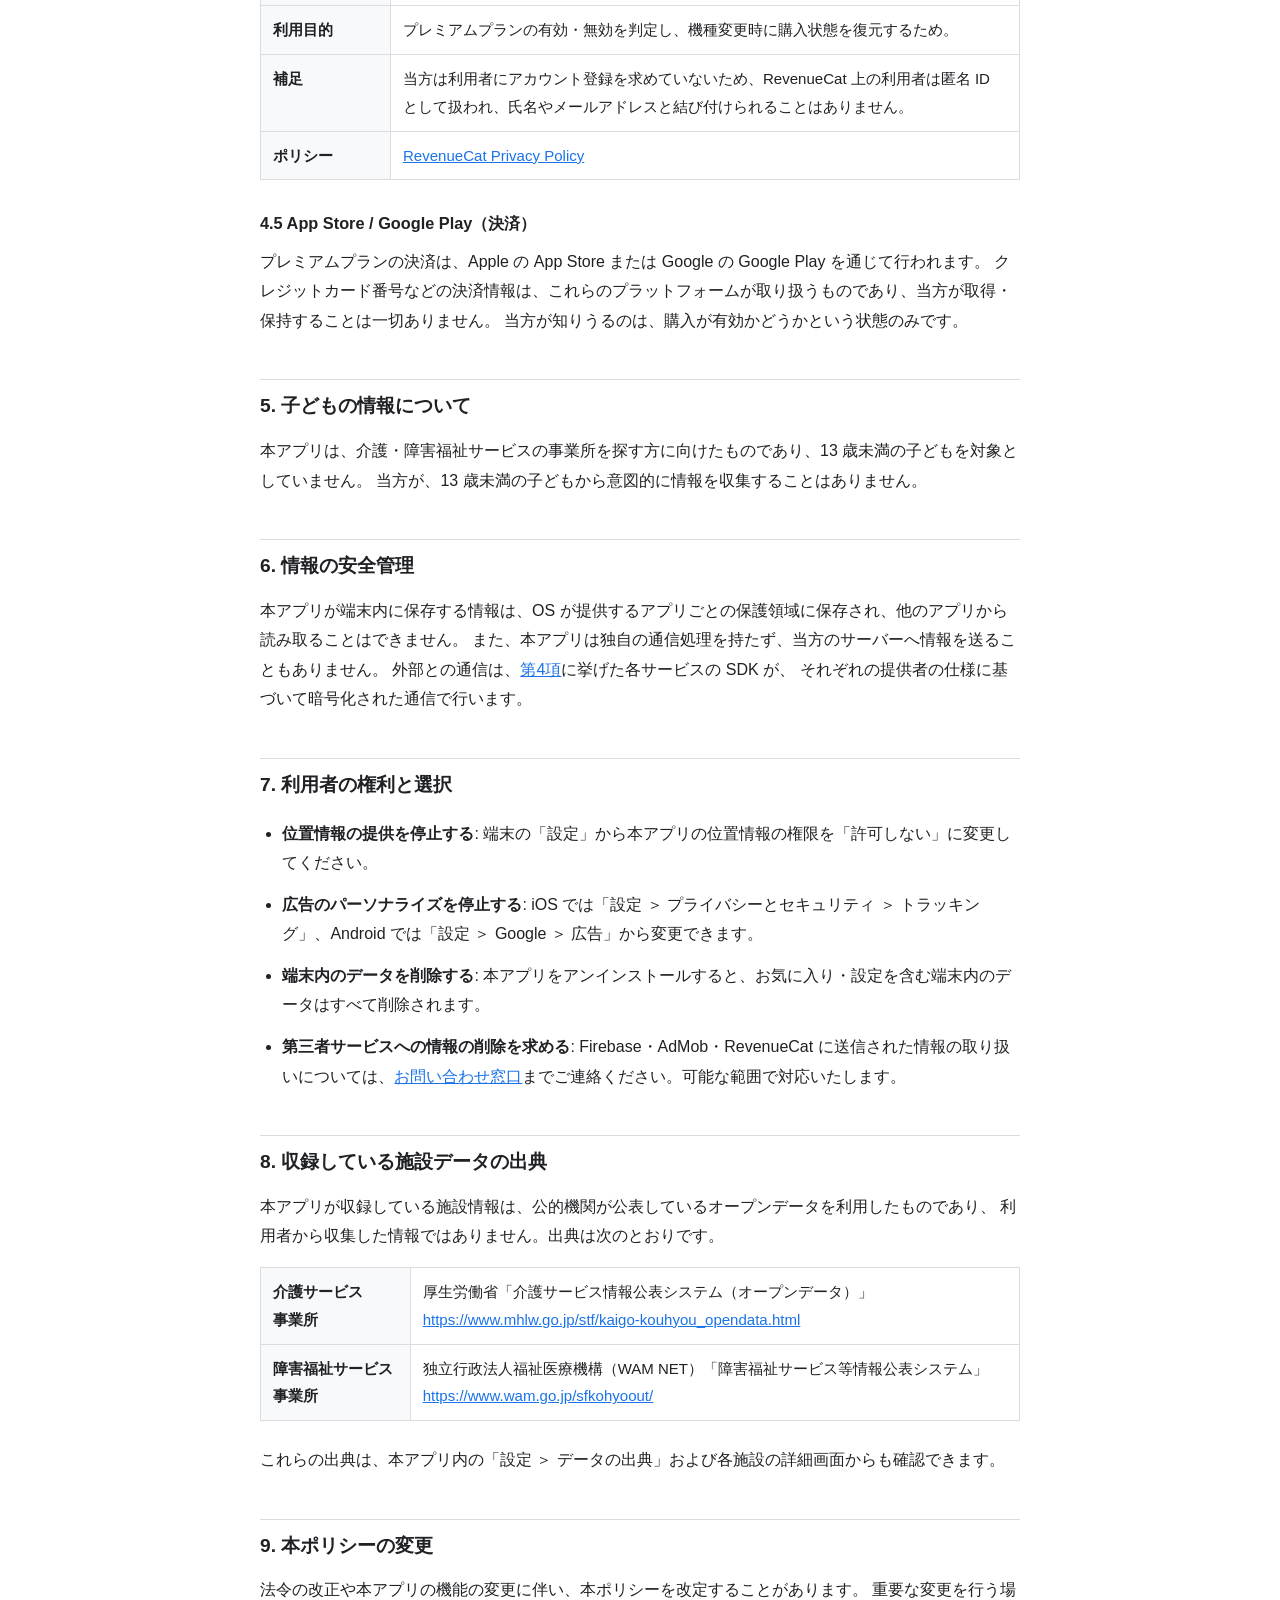
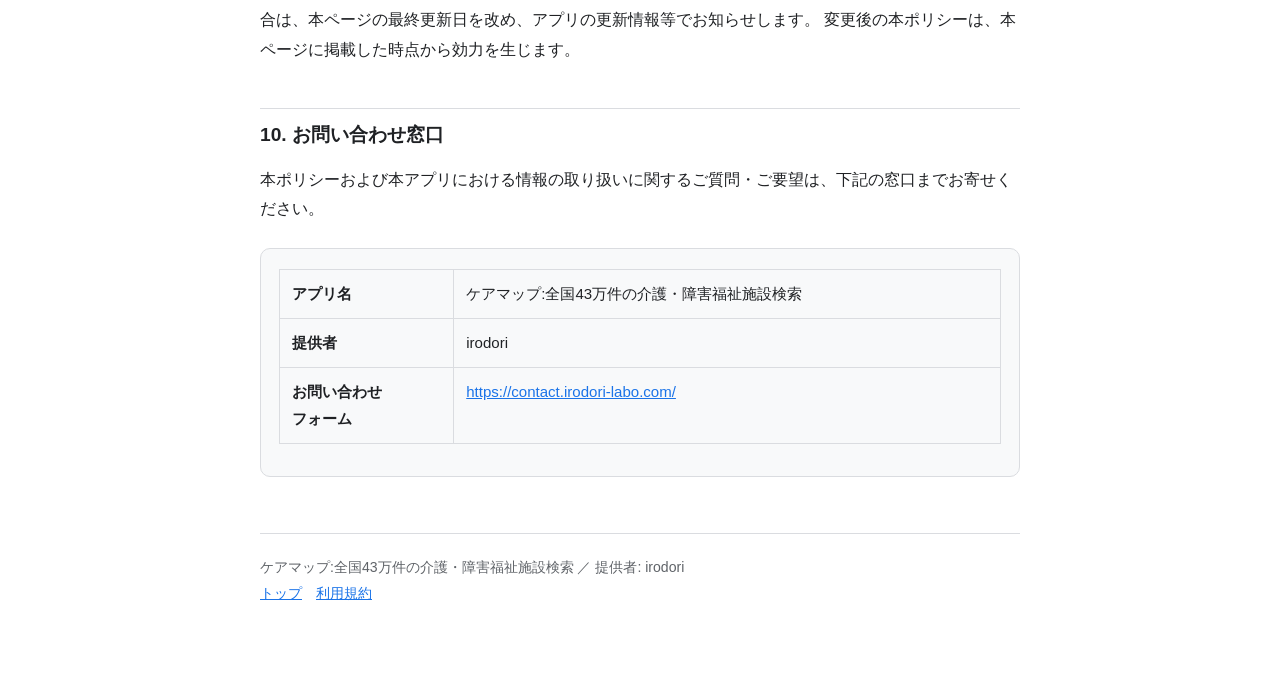
==== commit cfdb5ac5: "docs: 法務ページを更新（2026-10-30）" ====
--- a/privacy.html
+++ b/privacy.html
@@ -37,7 +37,7 @@
   <tr><th>iOS<br>Apple ID</th><td>6746599902</td></tr>
   <tr><th>Google Play</th><td><a href="https://play.google.com/store/apps/details?id=com.irodori.medicalcaremap">https://play.google.com/store/apps/details?id=com.irodori.medicalcaremap</a></td></tr>
   <tr><th>App Store</th><td><a href="https://apps.apple.com/jp/app/id6746599902">https://apps.apple.com/jp/app/id6746599902</a></td></tr>
-  <tr><th>お問い合わせ</th><td><a href="https://forms.gle/BCkjLS5nARp7LGbT7">https://forms.gle/BCkjLS5nARp7LGbT7</a></td></tr>
+  <tr><th>お問い合わせ</th><td><a href="https://contact.irodori-labo.com/?app=caremap&amp;lang=ja">https://contact.irodori-labo.com/</a></td></tr>
 </table>
 </div>
 
@@ -246,7 +246,7 @@
 <table>
   <tr><th>アプリ名</th><td>ケアマップ:全国43万件の介護・障害福祉施設検索</td></tr>
   <tr><th>提供者</th><td>irodori</td></tr>
-  <tr><th>お問い合わせ<br>フォーム</th><td><a href="https://forms.gle/BCkjLS5nARp7LGbT7">https://forms.gle/BCkjLS5nARp7LGbT7</a></td></tr>
+  <tr><th>お問い合わせ<br>フォーム</th><td><a href="https://contact.irodori-labo.com/?app=caremap&amp;lang=ja">https://contact.irodori-labo.com/</a></td></tr>
 </table>
 </div>
 
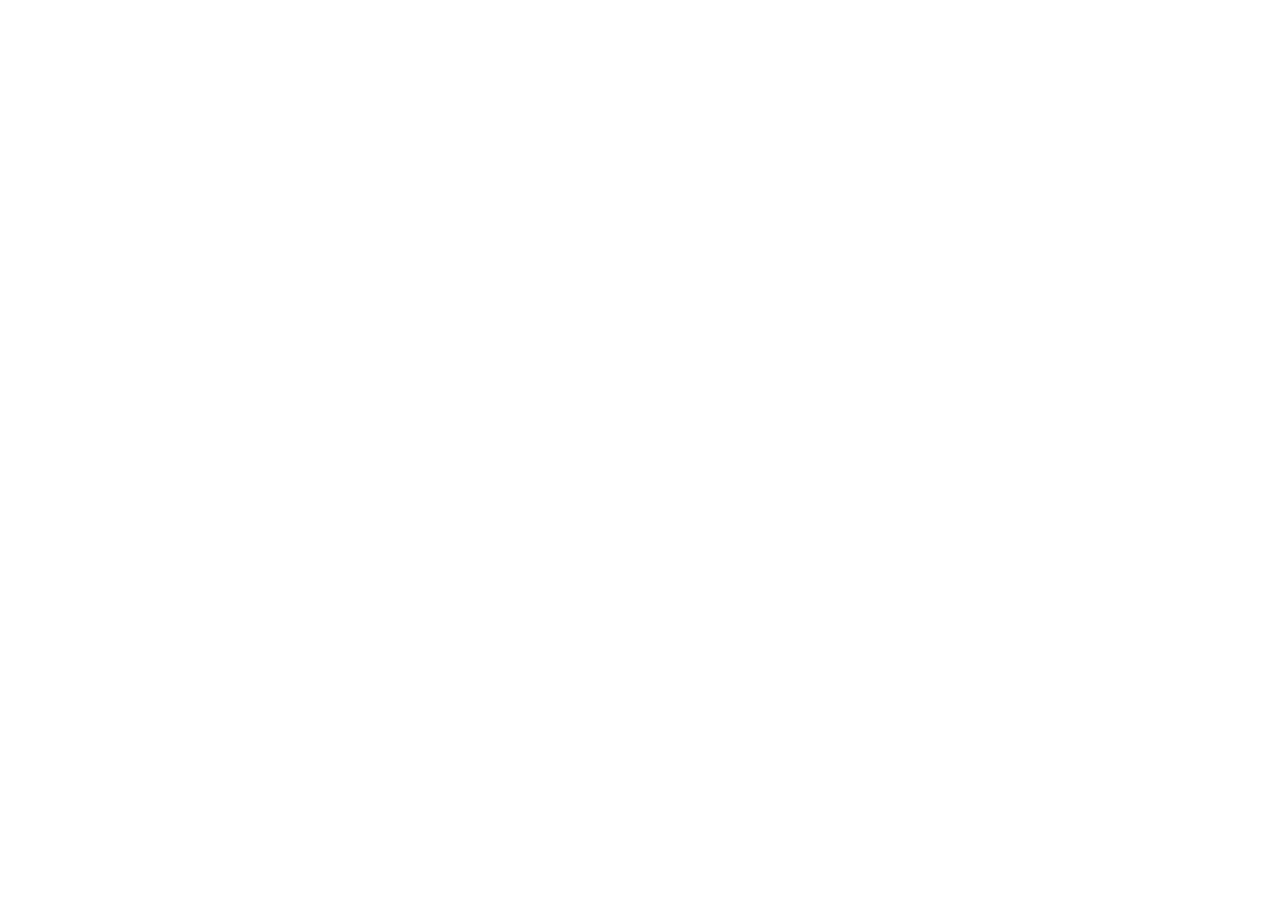
==== commit a7773322: "サイトを irodori-labo に移したので、各ページを新しい URL への転送だけにする Co-Authored-By: Claude Opus 5.5 <noreply@anthropic.c" ====
--- a/privacy.html
+++ b/privacy.html
@@ -1,262 +1,11 @@
-<!DOCTYPE html>
-<html lang="ja">
-<head>
-<meta charset="utf-8">
-<meta name="viewport" content="width=device-width, initial-scale=1">
-<title>プライバシーポリシー｜ケアマップ（提供者: irodori）</title>
-<meta name="description" content="irodori が提供するアプリ「ケアマップ:全国43万件の介護・障害福祉施設検索」（com.irodori.medicalcaremap）のプライバシーポリシーです。">
-<link rel="stylesheet" href="style.css">
-</head>
-<body>
-<main>
-
-<nav class="crumbs"><a href="./">ケアマップ</a> ／ プライバシーポリシー</nav>
-
-<header>
-  <h1>プライバシーポリシー</h1>
-  <p class="meta">アプリ「ケアマップ:全国43万件の介護・障害福祉施設検索」／ 提供者: irodori</p>
-  <p class="meta">制定日: 2026年9月21日　最終更新日: 2026年9月21日</p>
-</header>
-
-<p>
-本プライバシーポリシー（以下「本ポリシー」）は、<strong>irodori</strong>（以下「当方」）が提供するモバイルアプリケーション
-<strong>「ケアマップ:全国43万件の介護・障害福祉施設検索」</strong>（以下「本アプリ」）における、
-利用者の情報の取り扱いについて定めるものです。本アプリをご利用になる場合は、本ポリシーに同意いただいたものとみなします。
-</p>
-
-<h2 id="identity">1. 本ポリシーが対象とするアプリと提供者</h2>
-
-<p>本ポリシーは、次に掲げるアプリのみを対象とします。</p>
-
-<div class="identity">
-<table>
-  <tr><th>アプリ名</th><td>ケアマップ:全国43万件の介護・障害福祉施設検索（通称「ケアマップ」）</td></tr>
-  <tr><th>提供者<br>（デベロッパー名）</th><td>irodori</td></tr>
-  <tr><th>運営形態</th><td>個人による開発・運営</td></tr>
-  <tr><th>Android<br>パッケージ名</th><td>com.irodori.medicalcaremap</td></tr>
-  <tr><th>iOS<br>Apple ID</th><td>6746599902</td></tr>
-  <tr><th>Google Play</th><td><a href="https://play.google.com/store/apps/details?id=com.irodori.medicalcaremap">https://play.google.com/store/apps/details?id=com.irodori.medicalcaremap</a></td></tr>
-  <tr><th>App Store</th><td><a href="https://apps.apple.com/jp/app/id6746599902">https://apps.apple.com/jp/app/id6746599902</a></td></tr>
-  <tr><th>お問い合わせ</th><td><a href="https://contact.irodori-labo.com/?app=caremap&amp;lang=ja">https://contact.irodori-labo.com/</a></td></tr>
-</table>
-</div>
-
-<div class="note">
-<p>
-<strong>公的機関との関係について。</strong>
-本アプリは個人（irodori）が開発した<strong>非公式</strong>のアプリです。
-厚生労働省・独立行政法人福祉医療機構・地方自治体その他の公的機関が提供・監修・推奨するものではありません。
-本アプリが収録している施設情報は、これらの機関が公表しているオープンデータを利用したものです
-（詳細は<a href="#opendata">第8項</a>）。
-</p>
-</div>
-
-<h2 id="no-account">2. 本アプリはアカウント登録を求めません</h2>
-
-<p>
-本アプリの利用にあたり、氏名・住所・電話番号・メールアドレス等を当方に登録していただく必要はありません。
-当方は、利用者を個人として特定できる情報（個人情報）を、利用者ご自身が
-<a href="#contact">お問い合わせ</a>で任意に送信された場合を除き、収集しません。
-</p>
-
-<h2 id="on-device">3. 端末内で扱う情報（当方は受け取りません）</h2>
-
-<p>
-当方は自前のサーバーを保有していないため、以下の情報が本アプリから当方へ送信されることはありません。
-これらは利用者の端末内で処理・保存されます。
-</p>
-
-<h3>3.1 位置情報</h3>
-
-<table>
-  <tr><th>取得する情報</th><td>端末の現在地（緯度・経度）</td></tr>
-  <tr><th>利用目的</th><td>
-    ① 地図上に現在地を表示する<br>
-    ② 現在地から各施設までの直線距離を計算し、「〇km」と表示する<br>
-    ③ 施設の一覧を現在地から近い順に並べ替える
-  </td></tr>
-  <tr><th>取得の可否</th><td>端末の OS が表示する許可ダイアログで、利用者が「許可」を選んだ場合にのみ取得します。許可しない場合も、地図・検索・お気に入りなど本アプリの機能はすべてご利用いただけます（距離表示と近い順の並べ替えのみ使えません）。</td></tr>
-  <tr><th>取得の範囲</th><td>アプリを使用している間に限り取得します。バックグラウンドでの継続的な位置追跡は行いません。</td></tr>
-  <tr><th>保存・送信</th><td>距離の計算に用いるためにアプリの実行中にメモリ上で保持するのみで、端末に保存しません。位置情報の履歴を記録することもありません。<strong>当方が利用者の位置情報を受け取ることはなく、本アプリが位置情報を外部へ送信する処理も行っていません。</strong>ただし、下記のとおり本アプリが組み込んでいる Google の SDK が、独自に位置に関する情報を扱う場合があります。</td></tr>
-  <tr><th>許可の取り消し</th><td>端末の「設定」アプリからいつでも取り消せます。</td></tr>
-</table>
-
-<div class="note">
-<p>
-<strong>本アプリに組み込まれた Google の SDK による位置の扱いについて。</strong>
-</p>
-<ul>
-  <li>地図の表示には Google の「Maps SDK for Android / Maps SDK for iOS」を利用しています。
-    地図の画像を表示するために Google との通信が発生し、その過程で表示中の地図の範囲などが Google に送信されます。
-    また、地図上に現在地を示す機能を有効にしているため、位置情報の利用を許可している場合は、
-    この SDK が端末の位置情報を取得します。</li>
-  <li>広告の配信には Google AdMob を利用しています。位置情報の利用を許可している場合、
-    AdMob の SDK が広告の配信のために位置に関する情報を利用することがあります。
-    また、許可の有無にかかわらず、IP アドレスからおおよその地域（国・都市など）が推定されます。</li>
-</ul>
-<p>
-これらにおける Google の取り扱いは
-<a href="https://policies.google.com/privacy?hl=ja">Google プライバシーポリシー</a>に従います。
-広告のパーソナライズを止める方法は<a href="#rights">第7項</a>をご覧ください。
-</p>
-</div>
-
-<h3>3.2 お気に入りに登録した施設</h3>
-
-<p>
-利用者がお気に入りとして登録した施設（施設名・住所・電話番号・座標・サービス種別など）は、
-端末内のデータベースにのみ保存されます。当方はその内容を知ることができません。
-アプリを削除すると、このデータも端末から削除されます。
-</p>
-
-<h3>3.3 アプリの設定と表示状態</h3>
-
-<p>
-テーマ（ライト／ダーク）の設定、経路案内に使う地図アプリの選択、チュートリアルを表示済みかどうかといった状態を、
-端末内に保存します。
-</p>
-
-<h3>3.4 施設の検索</h3>
-
-<p>
-本アプリが収録している施設データは、アプリ本体に同梱されたデータベースとして端末内に保存されています。
-検索やしぼり込みはすべて端末内で完結するため、<strong>入力した検索キーワードが外部へ送信されることはありません</strong>。
-</p>
-
-<h2 id="third-party">4. 第三者のサービスへ送信される情報</h2>
-
-<p>
-本アプリは、機能の提供・改善および広告の配信のために、以下の第三者サービスを利用しています。
-これらのサービスは、それぞれの提供者のプライバシーポリシーに従って情報を取り扱います。
-</p>
-
-<h3>4.1 Google アナリティクス for Firebase（Firebase Analytics）</h3>
-
-<table>
-  <tr><th>提供者</th><td>Google LLC</td></tr>
-  <tr><th>送信される情報</th><td>
-    アプリ内で表示された画面の遷移、および次の操作イベント（プレミアムプランの案内が表示された・その案内をタップした・購入手続きを開始した・施設情報を共有した・レビュー依頼が表示された）。
-    あわせて、端末の機種・OS のバージョン・言語・国・アプリのバージョン、および Firebase が発行する匿名のアプリインスタンス ID が送信されます。
-  </td></tr>
-  <tr><th>送信されない情報</th><td>氏名等の個人情報、端末の位置情報（緯度・経度）、検索キーワード、閲覧した施設の名称、お気に入りの内容は送信していません。ただし、Firebase Analytics の標準の動作として、IP アドレスからおおよその地域（国・都市など）が推定されます。</td></tr>
-  <tr><th>利用目的</th><td>どの機能が使われているかを把握し、本アプリを改善するため。</td></tr>
-  <tr><th>ポリシー</th><td><a href="https://firebase.google.com/support/privacy?hl=ja">Firebase のプライバシーとセキュリティ</a> ／ <a href="https://policies.google.com/privacy?hl=ja">Google プライバシーポリシー</a></td></tr>
-</table>
-
-<h3>4.2 Firebase Crashlytics</h3>
-
-<table>
-  <tr><th>提供者</th><td>Google LLC</td></tr>
-  <tr><th>送信される情報</th><td>アプリが異常終了またはエラーを起こした際の、発生箇所を示す記録（スタックトレース）、端末の機種・OS のバージョン・アプリのバージョン、および匿名のインストール識別子。</td></tr>
-  <tr><th>利用目的</th><td>不具合の原因を特定し、修正するため。</td></tr>
-  <tr><th>補足</th><td>ストアで配布しているアプリでのみ有効です。</td></tr>
-  <tr><th>ポリシー</th><td><a href="https://firebase.google.com/support/privacy?hl=ja">Firebase のプライバシーとセキュリティ</a></td></tr>
-</table>
-
-<h3>4.3 Google AdMob（広告の配信）</h3>
-
-<table>
-  <tr><th>提供者</th><td>Google LLC</td></tr>
-  <tr><th>送信される情報</th><td>広告識別子（iOS: IDFA、Android: 広告 ID）、IP アドレスおよびそこから推定されるおおよその地域、端末の情報、広告の表示・タップに関する情報。端末で位置情報の利用を許可している場合は、位置に関する情報が広告の配信に利用されることがあります。</td></tr>
-  <tr><th>利用目的</th><td>本アプリ内での広告の配信・表示、および広告の不正クリックの防止のため。</td></tr>
-  <tr><th>利用者による制御</th><td>
-    iOS では、アプリの初回起動時に OS の「トラッキングの許可を求める」ダイアログを表示します。
-    「許可しない」を選んだ場合、広告識別子は広告主に提供されません。
-    Android では、端末の「設定 ＞ Google ＞ 広告」から広告 ID を削除またはリセットできます。
-    いずれの場合も、広告の表示自体はなくなりませんが、利用者の関心に基づかない広告に切り替わります。
-  </td></tr>
-  <tr><th>広告の非表示</th><td>有料のプレミアムプランをご購入いただくと、本アプリ内の広告は表示されなくなります。</td></tr>
-  <tr><th>ポリシー</th><td><a href="https://support.google.com/admob/answer/6128543?hl=ja">AdMob とプライバシー</a> ／ <a href="https://policies.google.com/technologies/partner-sites?hl=ja">Google のサービスを使用するサイトやアプリから収集した情報の使用</a></td></tr>
-</table>
-
-<h3>4.4 RevenueCat（サブスクリプションの管理）</h3>
-
-<table>
-  <tr><th>提供者</th><td>RevenueCat, Inc.</td></tr>
-  <tr><th>送信される情報</th><td>RevenueCat が発行する匿名の利用者 ID、購入したプランと購入・更新・解約の状態、端末のプラットフォームとアプリのバージョン、ストアが発行するレシート情報。</td></tr>
-  <tr><th>利用目的</th><td>プレミアムプランの有効・無効を判定し、機種変更時に購入状態を復元するため。</td></tr>
-  <tr><th>補足</th><td>当方は利用者にアカウント登録を求めていないため、RevenueCat 上の利用者は匿名 ID として扱われ、氏名やメールアドレスと結び付けられることはありません。</td></tr>
-  <tr><th>ポリシー</th><td><a href="https://www.revenuecat.com/privacy/">RevenueCat Privacy Policy</a></td></tr>
-</table>
-
-<h3>4.5 App Store / Google Play（決済）</h3>
-
-<p>
-プレミアムプランの決済は、Apple の App Store または Google の Google Play を通じて行われます。
-クレジットカード番号などの決済情報は、これらのプラットフォームが取り扱うものであり、当方が取得・保持することは一切ありません。
-当方が知りうるのは、購入が有効かどうかという状態のみです。
-</p>
-
-<h2 id="children">5. 子どもの情報について</h2>
-
-<p>
-本アプリは、介護・障害福祉サービスの事業所を探す方に向けたものであり、13 歳未満の子どもを対象としていません。
-当方が、13 歳未満の子どもから意図的に情報を収集することはありません。
-</p>
-
-<h2 id="security">6. 情報の安全管理</h2>
-
-<p>
-本アプリが端末内に保存する情報は、OS が提供するアプリごとの保護領域に保存され、他のアプリから読み取ることはできません。
-また、本アプリは独自の通信処理を持たず、当方のサーバーへ情報を送ることもありません。
-外部との通信は、<a href="#third-party">第4項</a>に挙げた各サービスの SDK が、
-それぞれの提供者の仕様に基づいて暗号化された通信で行います。
-</p>
-
-<h2 id="rights">7. 利用者の権利と選択</h2>
-
-<ul>
-  <li><strong>位置情報の提供を停止する</strong>: 端末の「設定」から本アプリの位置情報の権限を「許可しない」に変更してください。</li>
-  <li><strong>広告のパーソナライズを停止する</strong>: iOS では「設定 ＞ プライバシーとセキュリティ ＞ トラッキング」、Android では「設定 ＞ Google ＞ 広告」から変更できます。</li>
-  <li><strong>端末内のデータを削除する</strong>: 本アプリをアンインストールすると、お気に入り・設定を含む端末内のデータはすべて削除されます。</li>
-  <li><strong>第三者サービスへの情報の削除を求める</strong>: Firebase・AdMob・RevenueCat に送信された情報の取り扱いについては、<a href="#contact">お問い合わせ窓口</a>までご連絡ください。可能な範囲で対応いたします。</li>
-</ul>
-
-<h2 id="opendata">8. 収録している施設データの出典</h2>
-
-<p>
-本アプリが収録している施設情報は、公的機関が公表しているオープンデータを利用したものであり、
-利用者から収集した情報ではありません。出典は次のとおりです。
-</p>
-
-<table>
-  <tr><th>介護サービス<br>事業所</th><td>厚生労働省「介護サービス情報公表システム（オープンデータ）」<br><a href="https://www.mhlw.go.jp/stf/kaigo-kouhyou_opendata.html">https://www.mhlw.go.jp/stf/kaigo-kouhyou_opendata.html</a></td></tr>
-  <tr><th>障害福祉サービス<br>事業所</th><td>独立行政法人福祉医療機構（WAM NET）「障害福祉サービス等情報公表システム」<br><a href="https://www.wam.go.jp/sfkohyoout/">https://www.wam.go.jp/sfkohyoout/</a></td></tr>
-</table>
-
-<p>
-これらの出典は、本アプリ内の「設定 ＞ データの出典」および各施設の詳細画面からも確認できます。
-</p>
-
-<h2 id="changes">9. 本ポリシーの変更</h2>
-
-<p>
-法令の改正や本アプリの機能の変更に伴い、本ポリシーを改定することがあります。
-重要な変更を行う場合は、本ページの最終更新日を改め、アプリの更新情報等でお知らせします。
-変更後の本ポリシーは、本ページに掲載した時点から効力を生じます。
-</p>
-
-<h2 id="contact">10. お問い合わせ窓口</h2>
-
-<p>
-本ポリシーおよび本アプリにおける情報の取り扱いに関するご質問・ご要望は、下記の窓口までお寄せください。
-</p>
-
-<div class="identity">
-<table>
-  <tr><th>アプリ名</th><td>ケアマップ:全国43万件の介護・障害福祉施設検索</td></tr>
-  <tr><th>提供者</th><td>irodori</td></tr>
-  <tr><th>お問い合わせ<br>フォーム</th><td><a href="https://contact.irodori-labo.com/?app=caremap&amp;lang=ja">https://contact.irodori-labo.com/</a></td></tr>
-</table>
-</div>
-
-<footer>
-  <p>
-    ケアマップ:全国43万件の介護・障害福祉施設検索 ／ 提供者: irodori<br>
-    <a href="./">トップ</a>　<a href="terms.html">利用規約</a>
-  </p>
-</footer>
-
-</main>
-</body>
-</html>
+<!doctype html>
+<html lang="ja"><head><meta charset="utf-8">
+<title>移転しました / Moved</title>
+<meta http-equiv="refresh" content="0; url=https://caremap.irodori-labo.com/privacy/">
+<link rel="canonical" href="https://caremap.irodori-labo.com/privacy/">
+<meta name="robots" content="noindex">
+<script>location.replace('https://caremap.irodori-labo.com/privacy/');</script>
+</head><body>
+<p>このページは移転しました。<a href="https://caremap.irodori-labo.com/privacy/">https://caremap.irodori-labo.com/privacy/</a></p>
+<p>This page has moved to <a href="https://caremap.irodori-labo.com/privacy/">https://caremap.irodori-labo.com/privacy/</a>.</p>
+</body></html>
